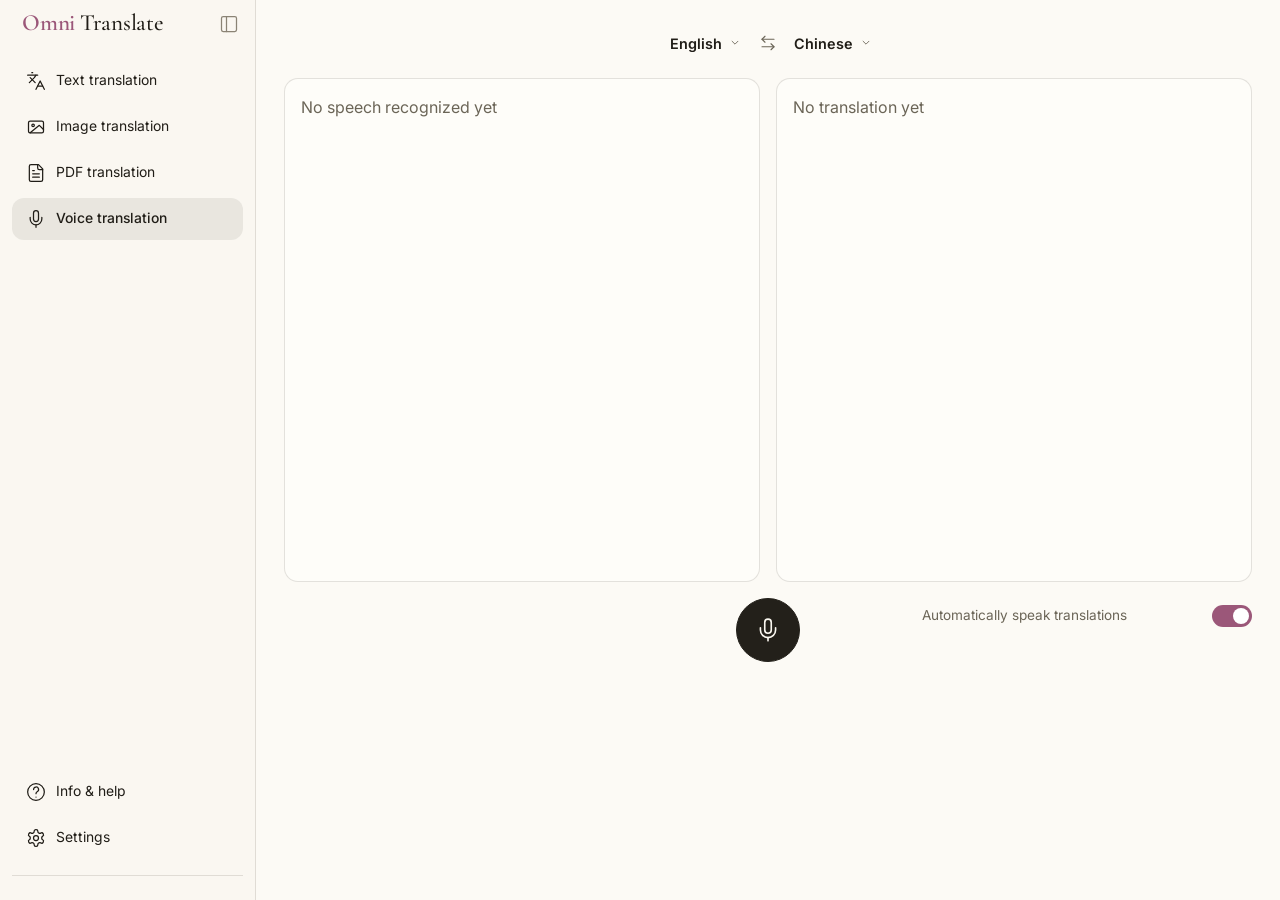
==== static/desktop/index.html @ 404b5dfc "Improve third-party software overview" ====
<!doctype html>
<html lang="en">
<head>
  <meta charset="utf-8">
  <meta name="viewport" content="width=device-width, initial-scale=1">
  <meta name="theme-color" content="#fcfaf5">
  <title>Omni Translate</title>
  <script>
    // Resolve Appearance and sidebar state before first paint. Keep the
    // appearance key/defaults in sync with mobile and shared/appearance.js.
    (function () {
      document.documentElement.classList.add('shell-booting');
      var shell = null;
      var appearance = null;
      try { shell = JSON.parse(window.localStorage.getItem('omni-translate.desktop.shell') || 'null'); } catch (e) {}
      try { appearance = JSON.parse(window.localStorage.getItem('appearance_settings') || 'null'); } catch (e) {}
      var theme = appearance && (appearance.theme === 'system' || appearance.theme === 'light' || appearance.theme === 'dark')
        ? appearance.theme
        : 'system';
      var palette = appearance && (appearance.palette === 'warm' || appearance.palette === 'cool')
        ? appearance.palette
        : 'warm';
      var dark = theme === 'dark'
        || (theme === 'system' && window.matchMedia && window.matchMedia('(prefers-color-scheme: dark)').matches);
      var effectiveTheme = dark ? 'dark' : 'light';
      window.__OMNI_DESKTOP_INITIAL_SHELL__ = {
        sidebarOpen: shell && typeof shell.sidebarOpen === 'boolean' ? shell.sidebarOpen : true,
      };
      document.documentElement.dataset.theme = effectiveTheme;
      document.documentElement.dataset.palette = palette;
      var colors = {
        'light-warm': '#fcfaf5',
        'light-cool': '#f5f7fa',
        'dark-warm': '#161513',
        'dark-cool': '#0e1117',
      };
      document.documentElement.style.background = colors[effectiveTheme + '-' + palette];
      var meta = document.querySelector('meta[name="theme-color"]');
      if (meta) meta.content = colors[effectiveTheme + '-' + palette];
    }());
  </script>
  <style>
    .shell-booting .app-container { visibility: hidden; }
  </style>
  <link rel="stylesheet" href="../foundation/spa-foundation/css/base.css">
  <link rel="stylesheet" href="../foundation/spa-foundation/css/shell.css">
  <!-- The foundation still supplies separate structural light/dark presets;
       Appearance chooses the matching href before first paint. -->
  <link
    rel="stylesheet"
    id="presetStylesheet"
    data-modern-href="../foundation/spa-foundation/css/preset-modern.css"
    data-dark-href="../foundation/spa-foundation/css/preset-dark.css"
  >
  <script>
    (function () {
      var presetStylesheet = document.getElementById('presetStylesheet');
      presetStylesheet.href = document.documentElement.dataset.theme === 'dark'
        ? presetStylesheet.dataset.darkHref
        : presetStylesheet.dataset.modernHref;
      // Lift the boot curtain only once the preset stylesheet is really
      // loaded: it defines every color variable, so painting earlier looks
      // unstyled on slow connections. window load is the fallback so the
      // curtain can never stick.
      var lifted = false;
      var lift = function () {
        if (lifted) return;
        lifted = true;
        document.documentElement.style.background = '';
        document.documentElement.classList.remove('shell-booting');
      };
      presetStylesheet.addEventListener('load', lift);
      window.addEventListener('load', lift);
    }());
  </script>
  <link rel="preconnect" href="https://fonts.googleapis.com">
  <link rel="preconnect" href="https://fonts.gstatic.com" crossorigin>
  <link rel="stylesheet" href="https://fonts.googleapis.com/css2?family=Cormorant+Garamond:wght@500;600&display=swap">
  <link rel="stylesheet" href="css/tokens.css?v=20260811-appearance-2">
  <link rel="stylesheet" href="css/themes/dark.css?v=20260811-appearance-1">
  <link rel="stylesheet" href="css/themes/palettes.css?v=20260811-appearance-1">
  <link rel="stylesheet" href="css/app.css?v=20260829-voice-toolbar-1">
  <link rel="stylesheet" href="css/views/pdf-render.css?v=20260811-pdf-render-5">
  <link rel="stylesheet" href="css/views/info.css?v=20260829-third-party-mint-1">
  <!-- Preload the ES module graph so first loads fetch in parallel instead
       of as a sequential waterfall (no build step). Keep in sync with the
       imports in app.js. -->
  <link rel="modulepreload" href="app.js?v=20260829-third-party-links-2">
  <link rel="modulepreload" href="../foundation/spa-foundation/index.js">
  <link rel="modulepreload" href="../foundation/spa-foundation/RouterCore.js">
  <link rel="modulepreload" href="../foundation/spa-foundation/ShellState.js">
  <link rel="modulepreload" href="../foundation/spa-foundation/DialogService.js">
  <link rel="modulepreload" href="../foundation/spa-foundation/DialogAnchor.js">
  <link rel="modulepreload" href="../foundation/spa-foundation/ModalController.js">
  <link rel="modulepreload" href="../foundation/spa-foundation/DialogDragController.js">
  <link rel="modulepreload" href="../foundation/spa-foundation/RouteHotkeys.js">
  <link rel="modulepreload" href="../src/domain/languages.js">
  <link rel="modulepreload" href="../src/domain/storage.js?v=20260829-voice-modes-11">
  <link rel="modulepreload" href="../src/shared/constants.js">
  <link rel="modulepreload" href="../src/shared/mic-auto-off-controller.js">
  <link rel="modulepreload" href="../src/shared/mic-level-visual.js">
  <link rel="modulepreload" href="src/shared/icons.js">
  <link rel="modulepreload" href="src/shared/appearance.js?v=20260829-voice-modes-11">
  <link rel="modulepreload" href="src/shared/microphone-settings.js">
  <link rel="modulepreload" href="src/shared/languages.js">
  <link rel="modulepreload" href="src/shared/api.js?v=20260829-voice-modes-11">
  <link rel="modulepreload" href="src/shared/auth-headers.js">
  <link rel="modulepreload" href="src/shared/signin-card.js">
  <link rel="modulepreload" href="src/auth.js">
  <link rel="modulepreload" href="src/views/voice/index.js?v=20260829-voice-toolbar-1">
  <link rel="modulepreload" href="src/views/voice/session.js?v=20260829-voice-modes-11">
  <link rel="modulepreload" href="src/views/voice/direction.js?v=20260829-voice-modes-11">
  <link rel="modulepreload" href="src/views/voice/cloning-status.js?v=20260829-voice-modes-12">
  <link rel="modulepreload" href="../src/api-client.js?v=20260829-voice-modes-11">
  <link rel="modulepreload" href="src/views/text/index.js?v=20260829-voice-modes-11">
  <link rel="modulepreload" href="src/views/image/index.js?v=20260829-voice-modes-11">
  <link rel="modulepreload" href="../shared/image-operation-recovery.js">
  <link rel="modulepreload" href="../shared/account-display.js">
  <link rel="modulepreload" href="src/views/pdf/index.js?v=20260829-voice-modes-11">
  <link rel="modulepreload" href="src/shared/account-state.js">
  <link rel="modulepreload" href="src/views/pdf/cancellation.js">
  <link rel="modulepreload" href="src/views/pdf/operation-recovery.js">
  <link rel="modulepreload" href="src/views/pdf/preview.js">
  <link rel="modulepreload" href="src/views/pdf/quota-cta.js">
  <link rel="modulepreload" href="src/views/pdf/progress.js">
  <link rel="modulepreload" href="src/views/pdf/render-options.js">
  <link rel="modulepreload" href="src/views/info/index.js?v=20260823-third-party-notices-1">
  <link rel="modulepreload" href="../shared/info/index.js?v=20260823-third-party-notices-1">
  <link rel="modulepreload" href="src/views/settings/index.js?v=20260829-voice-modes-11">
  <link rel="modulepreload" href="src/views/account/index.js?v=20260829-voice-modes-11">
</head>
<body>
  <div class="app-container">
    <aside id="sidebar" class="sidebar" aria-label="Main navigation">
      <div class="sidebar-header">
        <div class="sidebar-brand" aria-label="Omni Translate">
          <span class="sidebar-brand-title"><strong>Omni</strong> Translate</span>
        </div>
        <button id="sidebarToggle" class="icon-btn" type="button" aria-label="Toggle sidebar">
          <span id="sidebarToggleIcon" class="toggle-icon"></span>
        </button>
      </div>
      <div class="sidebar-content">
        <ul id="navList" class="nav-links">
          <!-- Nav items rendered by app.js -->
        </ul>
        <div class="sidebar-footer">
          <ul id="accountNavList" class="nav-links sidebar-account-nav">
            <!-- Account item rendered by app.js when auth is configured -->
          </ul>
        </div>
      </div>
    </aside>

    <main id="appRoot" class="main-content" aria-live="polite"></main>
  </div>
  <script>
    // Apply the persisted sidebar state pre-paint. The boot curtain is
    // lifted by the preset stylesheet's load handler in the head.
    (function () {
      var initial = window.__OMNI_DESKTOP_INITIAL_SHELL__ || { sidebarOpen: true };
      var sidebar = document.getElementById('sidebar');
      if (sidebar) {
        sidebar.classList.toggle('expanded', !!initial.sidebarOpen);
      }
    }());
  </script>
  <script type="module" src="app.js?v=20260829-third-party-links-2"></script>
</body>
</html>
---- static/foundation/spa-foundation/css/base.css ----
* {
  box-sizing: border-box;
}

:root {
  --color-white: #fff;
  --color-surface-100: #f5f5f5;
  --color-slate-900: #0f172a;
  --color-slate-800: #1e293b;
  --color-slate-700: #334155;
  --color-slate-600: #475569;
  --color-slate-200: #e2e8f0;
  --color-blue-600: #2563eb;
  --chrome-font-size: 0.86rem;
  --chrome-padding-v: 8px;
  --chrome-padding-h: 12px;
  --dialog-overlay-bg: rgba(0, 0, 0, 0.38);
  --dialog-overlay-padding: 16px;
  --dialog-card-max-height: calc(100vh - 24px);
  --dialog-card-padding: 0;
  --dialog-topbar-gap: 10px;
  --dialog-topbar-padding: 8px 10px;
  --dialog-topbar-blur: blur(6px);
  --dialog-body-padding: 10px;
  --dialog-drag-x: 0px;
  --dialog-drag-y: 0px;
}

body {
  margin: 0;
  font-family: var(--ui-font);
  line-height: var(--ui-line-height);
  background: var(--bg);
  color: var(--color-slate-800);
}

input,
textarea,
button,
select {
  font-family: inherit;
}

header {
  position: sticky;
  top: 0;
  z-index: 1200;
  padding: var(--chrome-padding-v) var(--chrome-padding-h);
  border-bottom: 1px solid var(--chrome-border);
  background: var(--chrome-bg);
  font-size: var(--chrome-font-size);
}

.modal.hidden {
  display: none;
}

.modal {
  position: fixed;
  inset: 0;
  z-index: 3000;
  display: flex;
  align-items: center;
  justify-content: center;
  padding: var(--dialog-overlay-padding);
  background: var(--dialog-overlay-bg);
}

.modal-card {
  width: min(560px, 96vw);
  border: 1px solid var(--border);
  border-radius: var(--dialog-card-radius);
  background: var(--bg);
  box-shadow: var(--dialog-card-shadow);
  padding: 14px;
}

.modal-card h3 {
  margin: 4px 0 10px;
  font-size: 1.05rem;
}

.modal-card p {
  margin: 0 0 12px;
  color: var(--muted);
}

.modal-actions {
  display: flex;
  gap: 10px;
  justify-content: flex-end;
}

.dialog-card {
  padding: var(--dialog-card-padding);
  max-height: var(--dialog-card-max-height);
  --drag-x: var(--dialog-drag-x);
  --drag-y: var(--dialog-drag-y);
  transform: translate(var(--drag-x), var(--drag-y));
}

.dialog-topbar {
  display: flex;
  align-items: center;
  justify-content: space-between;
  gap: var(--dialog-topbar-gap);
  padding: var(--dialog-topbar-padding);
  background: var(--dialog-topbar-bg);
  backdrop-filter: var(--dialog-topbar-blur);
  border-bottom: 1px solid var(--border);
  border-radius: var(--dialog-card-radius) var(--dialog-card-radius) 0 0;
}

.dialog-drag-handle {
  cursor: grab;
  user-select: none;
}

.dialog-drag-handle:active {
  cursor: grabbing;
}

.dialog-title {
  font-size: 0.85rem;
  font-weight: 700;
}

.dialog-grip {
  color: var(--muted);
  letter-spacing: 2px;
  font-size: 0.95rem;
  line-height: 1;
}

.dialog-body {
  padding: var(--dialog-body-padding);
  font-size: 0.85rem;
  line-height: var(--dialog-body-line-height);
}
---- static/foundation/spa-foundation/css/shell.css ----
:root {
  --sidebar-width-expanded: 256px;
  --sidebar-width-collapsed: 72px;
  --sidebar-header-height: 48px;
  --transition-speed: 0.3s;
  --sidebar-toggle-bg: transparent;
  --sidebar-toggle-border: transparent;
  --sidebar-toggle-shadow: none;
  --sidebar-toggle-radius: 50%;
  --sidebar-item-icon-size: 20px;
}

.material-symbols-outlined {
  font-family: "Material Symbols Outlined";
  font-weight: normal;
  font-style: normal;
  font-size: 24px;
  display: inline-block;
  line-height: 1;
  text-transform: none;
  letter-spacing: normal;
  word-wrap: normal;
  white-space: nowrap;
  direction: ltr;
}

*,
*::before,
*::after {
  box-sizing: border-box;
}

body {
  margin: 0;
  padding: 0;
  overflow-x: hidden;
  width: 100%;
  height: 100vh;
  height: 100dvh;
}

.app-container {
  display: flex;
  height: 100vh;
  height: 100dvh;
  width: 100%;
  overflow: hidden;
}

.sidebar {
  background-color: var(--sidebar-bg);
  height: 100%;
  display: flex;
  flex-direction: column;
  flex-shrink: 0;
  transition: width var(--transition-speed) ease;
  border-right: 1px solid var(--border);
  z-index: 100;
}

.sidebar.expanded {
  width: var(--sidebar-width-expanded);
  border-top-right-radius: var(--sidebar-view-edge-radius, 0);
  border-bottom-right-radius: var(--sidebar-view-edge-radius, 0);
}

.sidebar:not(.expanded) {
  width: var(--sidebar-width-collapsed);
}

.sidebar-header {
  height: var(--sidebar-header-height);
  display: flex;
  align-items: center;
  justify-content: var(--sidebar-header-justify);
  padding: 0 var(--sidebar-header-padding-x);
}

.sidebar-header .sidebar-brand {
  display: none;
  align-items: center;
  gap: 8px;
  color: var(--text-color);
  line-height: 1;
  min-width: 0;
}

.sidebar.expanded .sidebar-header .sidebar-brand {
  display: var(--sidebar-brand-display);
  margin-left: var(--sidebar-item-padding-x);
  margin-right: auto;
}

.sidebar-header .sidebar-brand .material-symbols-outlined {
  font-size: var(--sidebar-item-icon-size);
}

.sidebar-header .sidebar-brand-title {
  font-size: var(--sidebar-item-font-size);
  font-weight: 600;
  white-space: nowrap;
  overflow: hidden;
  text-overflow: ellipsis;
}

.sidebar:not(.expanded) .sidebar-header {
  justify-content: center;
  padding: 12px 0;
  height: var(--sidebar-header-height);
  width: 100%;
}

.sidebar:not(.expanded) .sidebar-header .sidebar-brand {
  display: none;
}

.sidebar:not(.expanded) .sidebar-header .icon-btn {
  margin-left: auto;
  margin-right: auto;
}

.sidebar-header .icon-btn {
  appearance: none;
  -webkit-appearance: none;
  width: var(--sidebar-toggle-size);
  height: var(--sidebar-toggle-size);
  padding: 0;
  display: flex;
  align-items: center;
  justify-content: center;
  border-radius: var(--sidebar-toggle-radius);
  border: 1px solid var(--sidebar-toggle-border);
  background-color: var(--sidebar-toggle-bg);
  box-shadow: var(--sidebar-toggle-shadow);
  color: var(--sidebar-toggle-color);
  font-size: var(--sidebar-toggle-font-size);
  font-weight: 700;
  line-height: 1;
}

.sidebar-header .icon-btn .toggle-icon {
  display: inline-flex;
  align-items: center;
  justify-content: center;
  width: 20px;
  height: 20px;
}

.sidebar-header .icon-btn .toggle-icon svg {
  width: 20px;
  height: 20px;
}

.sidebar-header .icon-btn .toggle-icon.material-symbols-outlined {
  font-size: 20px;
  font-variation-settings:
    "opsz" 24,
    "wght" var(--sidebar-toggle-icon-weight),
    "FILL" 0,
    "GRAD" var(--sidebar-toggle-icon-grad);
}

.icon-btn {
  background: none;
  border: none;
  cursor: pointer;
  padding: 8px;
  border-radius: 50%;
  color: var(--text-color);
  display: flex;
  align-items: center;
  justify-content: center;
}

.icon-btn:hover {
  background-color: var(--hover-bg);
}

.sidebar-content {
  flex: 1;
  overflow: hidden;
  padding: 12px;
  display: flex;
  flex-direction: column;
}

.nav-links {
  list-style: none;
  padding: 0;
  margin: 0;
}

.nav-links li {
  display: flex;
  align-items: center;
  padding: 0 var(--sidebar-item-padding-x);
  height: var(--sidebar-item-height);
  border-radius: var(--sidebar-item-radius);
  cursor: pointer;
  color: var(--text-color);
  margin-bottom: 4px;
  transition: background-color 0.2s;
  white-space: nowrap;
  overflow: hidden;
  font-size: var(--sidebar-item-font-size);
}

.nav-links li:hover {
  background-color: var(--hover-bg);
}

.nav-links li.active {
  background-color: var(--active-bg);
  color: var(--active-text);
  font-weight: 500;
}

.nav-links li .material-symbols-outlined {
  font-size: var(--sidebar-item-icon-size);
  margin-right: var(--sidebar-item-icon-gap);
  flex-shrink: 0;
}

.nav-links li .link-text {
  opacity: 1;
  transition: opacity 0.2s;
}

.sidebar:not(.expanded) .nav-links li {
  padding: 0;
  justify-content: center;
  width: 40px;
  margin-left: auto;
  margin-right: auto;
}

.sidebar:not(.expanded) .nav-links li .material-symbols-outlined {
  margin-right: 0;
}

.sidebar:not(.expanded) .link-text {
  opacity: 0;
  width: 0;
  display: none;
}

.main-content {
  flex: 1;
  overflow: auto;
  height: 100vh;
  height: 100dvh;
  background-color: var(--bg);
}

@media (max-width: 600px) {
  .sidebar {
    position: fixed;
    top: 0;
    left: 0;
    z-index: 1000;
    height: 100vh;
    height: 100dvh;
    transition: none;
  }

  .sidebar:not(.expanded) {
    width: 100%;
    height: var(--sidebar-header-height);
    overflow: visible;
    border-right: none;
    border-bottom: 1px solid var(--border);
  }

  .sidebar:not(.expanded) .sidebar-content {
    display: none;
  }

  .sidebar:not(.expanded) .sidebar-header {
    justify-content: flex-start;
    padding: 0 var(--sidebar-header-padding-x);
  }

  .sidebar:not(.expanded) .sidebar-header .icon-btn {
    order: 0;
    margin-left: 0;
    margin-right: 0;
  }

  .sidebar:not(.expanded) .sidebar-header .sidebar-brand {
    display: flex;
    order: 1;
    margin-left: 8px;
    margin-right: 0;
  }

  .sidebar:not(.expanded) .sidebar-header .sidebar-brand .material-symbols-outlined {
    display: none;
  }

  .sidebar.expanded {
    width: var(--sidebar-width-expanded);
    box-shadow: 2px 0 8px rgba(0, 0, 0, 0.15);
  }

  .sidebar:not(.expanded) ~ .main-content {
    width: 100%;
    margin-left: 0;
    margin-top: var(--sidebar-header-height);
    height: calc(100vh - var(--sidebar-header-height));
    height: calc(100dvh - var(--sidebar-header-height));
  }

  [data-tooltip]::before,
  [data-tooltip]::after {
    display: none !important;
  }
}
---- static/foundation/spa-foundation/css/preset-dark.css ----
@import url("./preset-modern.css");

:root {
  color-scheme: dark;
  --bg: hsl(220, 16%, 8%);
  --panel: hsl(222, 18%, 17%);
  --border: hsl(220, 12%, 26%);
  --muted: hsl(220, 8%, 52%);
  --primary: hsl(224, 60%, 65%);
  --chrome-bg: hsl(220, 16%, 7%);
  --chrome-border: hsl(220, 12%, 24%);
  --sidebar-bg: hsl(220, 16%, 7%);
  --hover-bg: hsl(220, 12%, 18%);
  --active-bg: hsl(224, 35%, 22%);
  --active-text: hsl(220, 10%, 95%);
  --text-color: hsl(220, 10%, 88%);
  --sidebar-toggle-color: hsl(220, 8%, 62%);
  --dialog-card-shadow: 0 18px 36px hsla(220, 30%, 4%, 0.4);
  --dialog-topbar-bg: hsla(220, 14%, 13%, 0.96);
}

body {
  color: var(--text-color);
}
---- static/desktop/css/tokens.css ----
/* Omni Translate desktop base — warm neutral light mode.
   Layered on top of the foundation preset: this file also overrides the
   preset's own vars (--bg, --panel, --border, ...) so every consumer warms
   up, including the foundation shell. Dark values live in themes/dark.css.

   Primary actions carry no color — near-black surfaces with cream text; the
   single accent is a muted aubergine used sparingly (switch, focus, links,
   spinner). Palette-specific overrides live in themes/palettes.css. */

:root {
  /* Foundation preset overrides. */
  --bg: #fcfaf5;
  --panel: #fefdf9;
  --border: rgba(63, 57, 44, 0.14);
  --muted: #6b6557;
  --text-color: #201d17;
  --primary: #23201a;
  --hover-bg: rgba(63, 57, 44, 0.06);
  --active-bg: rgba(63, 57, 44, 0.09);
  --active-text: #201d17;
  --sidebar-bg: #faf7f1;
  --sidebar-toggle-color: #8a8375;
  --sidebar-toggle-bg: transparent;
  --sidebar-toggle-border: transparent;
  --sidebar-toggle-shadow: none;

  /* Semantic surfaces. */
  --chrome-bg: #fcfaf5;
  --app-canvas: var(--bg);
  --surface: #fefdf9;
  --surface-soft: #fbf8f1;
  --surface-muted: #f5f1e8;
  --surface-hover: #eee9dc;
  --surface-translucent: rgba(254, 253, 249, 0.92);
  --surface-translucent-soft: rgba(254, 253, 249, 0.52);
  --surface-inverse: #201d17;

  --text: var(--text-color);
  --text-strong: #14120d;
  --text-muted: var(--muted);
  --text-subtle: #7a7466;
  --text-quiet: var(--text-subtle);
  --text-inverse: #faf7f0;
  --text-inverse-muted: #d8d2c4;

  --border-soft: rgba(63, 57, 44, 0.16);
  --border-subtle: rgba(63, 57, 44, 0.1);
  --border-control: rgba(63, 57, 44, 0.28);
  --border-control-hover: rgba(63, 57, 44, 0.4);
  --field-border: rgba(63, 57, 44, 0.38);
  --border-strong: rgba(63, 57, 44, 0.32);

  /* Primary = near-black, no hue. */
  --action-primary: #23201a;
  --action-primary-hover: #3b362b;
  --action-primary-soft: rgba(35, 32, 26, 0.06);
  --action-primary-border: transparent;

  /* The single warm accent: switch, focus, links, spinner. */
  --accent: #9b5779;
  --accent-strong: #7f3f60;
  --focus: #8f4f70;
  --focus-ring: rgba(155, 87, 121, 0.3);

  --danger: #b3402f;
  --danger-bg: #fbeae5;
  --danger-bg-hover: #f7dcd3;
  --danger-border: #eebcae;
  --success: #4d6b3c;
  --success-bg: #eef4e7;
  --success-border: #c9dcb4;
  --warning: #8b5723;
  --warning-bg: #fff2df;
  --warning-bg-hover: #ffe8c7;
  --warning-border: #f0cda7;
  --warning-accent: #e09543;
  --info: #235ea8;
  --info-bg: #edf6ff;
  --info-border: #b8d4f0;

  --control-track: #d6d0c0;
  --media-placeholder: #f4f0e7;
  --media-label-bg: rgba(32, 29, 23, 0.72);
  --tooltip-bg: #28251e;
  --shadow-soft: 0 1px 2px rgba(45, 40, 30, 0.06);
  --shadow-control: 0 1px 2px rgba(45, 40, 30, 0.16);
  --shadow-tooltip: 0 2px 10px rgba(45, 40, 30, 0.3);
  --replay-glow-primary: rgba(155, 87, 121, 0.1);
  --replay-glow-secondary: rgba(35, 32, 26, 0.06);
  --shell-brand-color: #201d17;
  --font-mono: ui-monospace, SFMono-Regular, Menlo, Consolas, "Liberation Mono", monospace;
  --select-chevron: url("data:image/svg+xml,%3Csvg xmlns='http://www.w3.org/2000/svg' width='10' height='6' viewBox='0 0 10 6'%3E%3Cpath fill='%236b6557' d='M1.2.3 5 4.1 8.8.3 10 1.5 5 6 0 1.5z'/%3E%3C/svg%3E");
}
---- static/desktop/css/themes/dark.css ----
/* Omni Translate desktop theme — dark mode. Neutral cool greys, based on the
   foundation preset-dark palette (dark mode reads as black/grey, not warm).
   Primary buttons invert to a quiet light grey; the accent is the preset's
   soft blue (switch, focus, links, spinner). */

:root[data-theme="dark"] {
  /* Foundation preset overrides (mirror preset-dark). */
  --bg: hsl(220, 16%, 8%);
  --panel: hsl(220, 14%, 15%);
  --border: rgba(230, 236, 248, 0.14);
  --muted: hsl(220, 8%, 52%);
  --text-color: hsl(220, 10%, 88%);
  --primary: hsl(224, 60%, 65%);
  --hover-bg: rgba(230, 236, 248, 0.07);
  --active-bg: rgba(230, 236, 248, 0.1);
  --active-text: hsl(220, 10%, 95%);
  --sidebar-bg: hsl(220, 16%, 6.5%);
  --sidebar-toggle-color: hsl(220, 8%, 62%);
  --sidebar-toggle-bg: transparent;
  --sidebar-toggle-border: transparent;
  --sidebar-toggle-shadow: none;

  --chrome-bg: hsl(220, 16%, 7%);
  --surface: hsl(220, 14%, 15%);
  --surface-soft: hsl(220, 15%, 13%);
  --surface-muted: hsl(220, 13%, 19%);
  --surface-hover: hsl(220, 12%, 24%);
  --surface-translucent: hsla(220, 15%, 13%, 0.92);
  --surface-translucent-soft: hsla(220, 15%, 13%, 0.68);
  --surface-inverse: hsl(220, 10%, 88%);

  --text-strong: hsl(220, 10%, 95%);
  --text-subtle: hsl(220, 8%, 62%);
  --text-quiet: hsl(220, 8%, 62%);
  --text-inverse: #171a20;
  --text-inverse-muted: hsl(220, 8%, 40%);

  --border-soft: rgba(230, 236, 248, 0.16);
  --border-subtle: rgba(230, 236, 248, 0.1);
  --border-control: rgba(230, 236, 248, 0.26);
  --border-control-hover: rgba(230, 236, 248, 0.38);
  --field-border: rgba(230, 236, 248, 0.4);
  --border-strong: rgba(230, 236, 248, 0.3);

  /* Primary = quiet light grey surface (inverted), no hue. */
  --action-primary: #e6e8ec;
  --action-primary-hover: #f2f4f7;
  --action-primary-soft: rgba(230, 232, 236, 0.08);
  --action-primary-border: transparent;

  --accent: hsl(224, 60%, 65%);
  --accent-strong: hsl(224, 65%, 74%);
  --focus: hsl(224, 60%, 65%);
  --focus-ring: hsla(224, 60%, 65%, 0.35);

  --danger: #d9735f;
  --danger-bg: #3a211b;
  --danger-bg-hover: #462820;
  --danger-border: #5c322a;
  --success: #7fa86b;
  --success-bg: #1f2a1a;
  --success-border: #37492c;
  --warning: hsl(38, 70%, 65%);
  --warning-bg: hsl(38, 35%, 15%);
  --warning-bg-hover: hsl(38, 35%, 19%);
  --warning-border: hsl(38, 30%, 30%);
  --warning-accent: hsl(38, 75%, 60%);
  --info: hsl(215, 70%, 70%);
  --info-bg: hsl(215, 35%, 17%);
  --info-border: hsl(215, 30%, 32%);

  --control-track: hsl(220, 10%, 30%);
  --media-placeholder: hsl(220, 13%, 19%);
  --media-label-bg: rgba(10, 12, 16, 0.72);
  --tooltip-bg: hsl(220, 16%, 5%);
  --shadow-soft: 0 1px 2px rgba(0, 0, 0, 0.2);
  --shadow-control: 0 1px 2px rgba(0, 0, 0, 0.3);
  --shadow-tooltip: 0 2px 10px rgba(0, 0, 0, 0.5);
  --replay-glow-primary: hsla(224, 60%, 65%, 0.1);
  --replay-glow-secondary: rgba(230, 236, 248, 0.05);
  --shell-brand-color: hsl(220, 10%, 92%);
  --select-chevron: url("data:image/svg+xml,%3Csvg xmlns='http://www.w3.org/2000/svg' width='10' height='6' viewBox='0 0 10 6'%3E%3Cpath fill='%237d8390' d='M1.2.3 5 4.1 8.8.3 10 1.5 5 6 0 1.5z'/%3E%3C/svg%3E");
}
---- static/desktop/css/themes/palettes.css ----
/* Palette axis for desktop Appearance. tokens.css supplies Light + Warm and
   dark.css supplies Dark + Cool; these selectors complete the other two
   combinations without duplicating layout or component rules. */

:root[data-theme="light"][data-palette="cool"] {
  --bg: #f5f7fa;
  --panel: #ffffff;
  --border: rgba(36, 48, 66, 0.14);
  --muted: #667085;
  --text-color: #202633;
  --primary: #252b36;
  --hover-bg: rgba(36, 48, 66, 0.055);
  --active-bg: rgba(36, 48, 66, 0.09);
  --active-text: #202633;
  --sidebar-bg: #f1f4f8;
  --sidebar-toggle-color: #778195;

  --chrome-bg: #f5f7fa;
  --app-canvas: var(--bg);
  --surface: #ffffff;
  --surface-soft: #f7f9fc;
  --surface-muted: #edf1f6;
  --surface-hover: #e5eaf1;
  --surface-translucent: rgba(255, 255, 255, 0.92);
  --surface-translucent-soft: rgba(255, 255, 255, 0.58);
  --surface-inverse: #202633;

  --text: var(--text-color);
  --text-strong: #151a24;
  --text-muted: var(--muted);
  --text-subtle: #778195;
  --text-quiet: var(--text-subtle);
  --text-inverse: #f7f9fc;
  --text-inverse-muted: #d7dce5;

  --border-soft: rgba(36, 48, 66, 0.16);
  --border-subtle: rgba(36, 48, 66, 0.1);
  --border-control: rgba(36, 48, 66, 0.27);
  --border-control-hover: rgba(36, 48, 66, 0.4);
  --field-border: rgba(36, 48, 66, 0.36);
  --border-strong: rgba(36, 48, 66, 0.32);

  --action-primary: #252b36;
  --action-primary-hover: #394252;
  --action-primary-soft: rgba(37, 43, 54, 0.06);
  --accent: hsl(224, 60%, 55%);
  --accent-strong: hsl(224, 65%, 46%);
  --focus: hsl(224, 60%, 55%);
  --focus-ring: hsla(224, 60%, 55%, 0.28);

  --control-track: #d7dce5;
  --media-placeholder: #edf1f6;
  --media-label-bg: rgba(32, 38, 51, 0.72);
  --tooltip-bg: #252b36;
  --shadow-soft: 0 1px 2px rgba(24, 35, 52, 0.07);
  --shadow-control: 0 1px 2px rgba(24, 35, 52, 0.16);
  --shadow-tooltip: 0 2px 10px rgba(24, 35, 52, 0.28);
  --replay-glow-primary: hsla(224, 60%, 55%, 0.09);
  --replay-glow-secondary: rgba(37, 43, 54, 0.05);
  --shell-brand-color: #202633;
  --select-chevron: url("data:image/svg+xml,%3Csvg xmlns='http://www.w3.org/2000/svg' width='10' height='6' viewBox='0 0 10 6'%3E%3Cpath fill='%23667085' d='M1.2.3 5 4.1 8.8.3 10 1.5 5 6 0 1.5z'/%3E%3C/svg%3E");
}

:root[data-theme="dark"][data-palette="warm"] {
  --bg: hsl(30, 9%, 8%);
  --panel: hsl(30, 8%, 15%);
  --border: rgba(240, 232, 220, 0.14);
  --muted: hsl(30, 6%, 54%);
  --text-color: hsl(35, 8%, 88%);
  --primary: #c690ac;
  --hover-bg: rgba(240, 232, 220, 0.07);
  --active-bg: rgba(240, 232, 220, 0.1);
  --active-text: hsl(35, 10%, 95%);
  --sidebar-bg: hsl(30, 10%, 6.5%);
  --sidebar-toggle-color: hsl(30, 6%, 64%);

  --chrome-bg: hsl(30, 10%, 7%);
  --app-canvas: var(--bg);
  --surface: hsl(30, 8%, 15%);
  --surface-soft: hsl(30, 8%, 13%);
  --surface-muted: hsl(30, 7%, 19%);
  --surface-hover: hsl(30, 7%, 24%);
  --surface-translucent: hsla(30, 8%, 15%, 0.92);
  --surface-translucent-soft: hsla(30, 8%, 15%, 0.68);
  --surface-inverse: hsl(35, 8%, 88%);

  --text: var(--text-color);
  --text-strong: hsl(35, 10%, 95%);
  --text-muted: var(--muted);
  --text-subtle: hsl(30, 6%, 64%);
  --text-quiet: var(--text-subtle);
  --text-inverse: #1b1719;
  --text-inverse-muted: hsl(30, 6%, 42%);

  --border-soft: rgba(240, 232, 220, 0.16);
  --border-subtle: rgba(240, 232, 220, 0.1);
  --border-control: rgba(240, 232, 220, 0.26);
  --border-control-hover: rgba(240, 232, 220, 0.38);
  --field-border: rgba(240, 232, 220, 0.4);
  --border-strong: rgba(240, 232, 220, 0.3);

  --accent: #c690ac;
  --accent-strong: #d5a5bf;
  --focus: #c690ac;
  --focus-ring: rgba(198, 144, 172, 0.35);

  --control-track: hsl(30, 7%, 30%);
  --media-placeholder: hsl(30, 7%, 19%);
  --media-label-bg: rgba(15, 12, 13, 0.72);
  --tooltip-bg: hsl(30, 10%, 5%);
  --shadow-soft: 0 1px 2px rgba(0, 0, 0, 0.22);
  --shadow-control: 0 1px 2px rgba(0, 0, 0, 0.32);
  --shadow-tooltip: 0 2px 10px rgba(0, 0, 0, 0.52);
  --replay-glow-primary: rgba(198, 144, 172, 0.11);
  --replay-glow-secondary: rgba(240, 232, 220, 0.05);
  --shell-brand-color: hsl(35, 10%, 92%);
  --select-chevron: url("data:image/svg+xml,%3Csvg xmlns='http://www.w3.org/2000/svg' width='10' height='6' viewBox='0 0 10 6'%3E%3Cpath fill='%23958d86' d='M1.2.3 5 4.1 8.8.3 10 1.5 5 6 0 1.5z'/%3E%3C/svg%3E");
}
---- static/desktop/css/app.css ----
/* Desktop app styles, on top of spa-foundation base.css + shell.css and the
   active preset (modern/dark). Only colors/sizing from the preset variables
   are used, so both presets keep working. */

body {
  font-family: var(--ui-font);
  line-height: var(--ui-line-height);
  color: var(--text-color);
}

[hidden] {
  display: none !important;
}

.visually-hidden {
  position: absolute;
  width: 1px;
  height: 1px;
  padding: 0;
  margin: -1px;
  overflow: hidden;
  clip: rect(0, 0, 0, 0);
  white-space: nowrap;
  border: 0;
}

/* === Sidebar additions (on top of shell.css) === */

/* Quiet editorial wordmark; the body UI remains system sans-serif. */
.sidebar-header .sidebar-brand-title {
  font-family: 'Cormorant Garamond', Georgia, 'Times New Roman', serif;
  font-size: 1.45rem;
  font-weight: 500;
  letter-spacing: -0.01em;
}

.sidebar-header .sidebar-brand-title strong {
  font-weight: 600;
  color: var(--accent);
}

.nav-links {
  display: flex;
  flex-direction: column;
  flex: 1;
  overflow-y: auto;
}

.nav-links li .sidebar-icon {
  width: var(--sidebar-item-icon-size);
  height: var(--sidebar-item-icon-size);
  margin-right: var(--sidebar-item-icon-gap);
  flex-shrink: 0;
}

.nav-links li > a {
  width: 100%;
  height: 100%;
  min-width: 0;
  display: flex;
  align-items: center;
  padding: 0 var(--sidebar-item-padding-x);
  color: inherit;
  text-decoration: none;
}

.nav-links li {
  padding: 0;
}

.sidebar:not(.expanded) .nav-links li .sidebar-icon {
  margin-right: 0;
}

.sidebar-icon-status {
  position: relative;
  width: var(--sidebar-item-icon-size);
  height: var(--sidebar-item-icon-size);
  margin-right: var(--sidebar-item-icon-gap);
  flex-shrink: 0;
}

.nav-links li .sidebar-icon-status .sidebar-icon {
  width: 100%;
  height: 100%;
  margin-right: 0;
}

.sidebar:not(.expanded) .sidebar-icon-status {
  margin-right: 0;
}

.sidebar-recording-dot {
  position: absolute;
  top: -3px;
  right: -4px;
  display: none;
  width: 9px;
  height: 9px;
  border: 2px solid var(--sidebar-bg);
  border-radius: 50%;
  background: var(--danger);
}

.nav-links li.is-recording .sidebar-recording-dot {
  display: block;
}

.sidebar:not(.expanded) .nav-links li > a {
  justify-content: center;
  padding: 0;
}

.nav-links li.sidebar-route-bottom {
  margin-top: auto;
}

/* A view with work in flight marks its sidebar icon (view-busy event). */
.nav-links li.is-running .sidebar-icon {
  color: var(--accent);
}

.sidebar-footer {
  margin-top: 12px;
  padding-top: 12px;
  border-top: 1px solid var(--border);
  display: flex;
  flex-direction: column;
  gap: 4px;
}

.sidebar-account-nav {
  flex: none;
  overflow: visible;
}

.sidebar-account-nav li {
  margin-bottom: 0;
}

.sidebar-account-avatar {
  width: 24px;
  height: 24px;
  margin-right: calc(var(--sidebar-item-icon-size) + var(--sidebar-item-icon-gap) - 24px);
  display: inline-flex;
  flex-shrink: 0;
  align-items: center;
  justify-content: center;
  border: 1.5px solid var(--accent);
  border-radius: 50%;
  background: var(--accent);
  color: var(--text-inverse);
}

.sidebar-account-avatar svg {
  width: 15px;
  height: 15px;
  transform: translateY(-1px);
}

.sidebar-account-avatar.has-initials {
  font-size: 0.64rem;
  font-weight: 700;
  letter-spacing: -0.02em;
}

.sidebar-account-initials {
  width: 100%;
  height: 100%;
  display: grid;
  place-items: center;
  line-height: 1;
  text-align: center;
}

.sidebar:not(.expanded) .sidebar-account-avatar {
  margin-right: 0;
}

/* === Views (shared) === */

.view {
  height: 100%;
  max-width: 1200px;
  margin: 0 auto;
  padding: 24px 28px;
  display: flex;
  flex-direction: column;
  gap: 16px;
  overflow-y: auto;
}

/* The stage views (image/pdf) fill the available width, like the workbench
   stage; the voice view keeps the centered column. */
.image-view,
.pdf-view {
  max-width: none;
}

.view-toolbar {
  min-height: 38px;
  display: grid;
  grid-template-columns: minmax(0, 1fr) auto minmax(0, 1fr);
  align-items: center;
  gap: 14px;
}

.language-pair {
  grid-column: 2;
  width: 480px;
  max-width: 100%;
  min-width: 0;
  display: grid;
  grid-template-columns: minmax(0, 1fr) 34px minmax(0, 1fr);
  align-items: center;
}

.language-pair > .language-trigger:first-child {
  justify-self: end;
}

.language-pair > .language-trigger:last-child {
  justify-self: start;
}

.language-pair > .language-swap,
.language-pair > .language-arrow {
  grid-column: 2;
  justify-self: center;
}

/* View-specific controls stay pinned right without moving the language pair. */
.toolbar-actions {
  grid-column: 3;
  justify-self: end;
  display: flex;
  align-items: center;
  gap: 10px;
}

.field {
  display: flex;
  align-items: center;
  gap: 8px;
  font-size: 0.85rem;
  color: var(--muted);
}

.setting-row select {
  appearance: none;
  -webkit-appearance: none;
  padding: 6px 28px 6px 10px;
  border: 1px solid var(--border);
  border-radius: 8px;
  background: var(--panel);
  background-image: var(--select-chevron);
  background-repeat: no-repeat;
  background-position: right 10px center;
  background-size: 10px 6px;
  color: var(--text-color);
  font-size: 0.85rem;
}

.setting-row select:disabled {
  opacity: 0.6;
  cursor: default;
}

/* === Language picker (dialog instead of a native <select>; mirrors the
   mobile bottom sheet — search, Recent section, A-Z groups, active check) === */

.language-trigger {
  min-width: 0;
  max-width: 220px;
  min-height: 36px;
  display: inline-flex;
  align-items: center;
  justify-content: center;
  gap: 6px;
  padding: 7px 9px;
  border: 0;
  border-radius: 8px;
  background: transparent;
  color: var(--text-color);
  font-size: 0.9rem;
  font-weight: 600;
  cursor: pointer;
}

.language-trigger > span {
  min-width: 0;
  overflow: hidden;
  text-overflow: ellipsis;
  white-space: nowrap;
}

.language-trigger:hover:not(:disabled) {
  background: var(--hover-bg);
}

.language-trigger[aria-expanded="true"] {
  background: var(--active-bg);
}

.language-trigger:focus-visible {
  outline: 2px solid var(--focus);
  outline-offset: 2px;
}

.language-trigger:disabled {
  opacity: 0.5;
  cursor: default;
}

.language-trigger-chevron {
  width: 14px;
  height: 14px;
  flex: 0 0 14px;
  color: var(--muted);
}

.language-arrow {
  width: 18px;
  height: 18px;
  flex: 0 0 18px;
  color: var(--muted);
}

.language-arrow svg {
  display: block;
  width: 100%;
  height: 100%;
}

.language-dialog-scrim {
  position: fixed;
  inset: 0;
  z-index: 100;
}

.language-dialog {
  position: absolute;
  display: flex;
  flex-direction: column;
  gap: 10px;
  width: min(440px, calc(100vw - 32px));
  max-height: min(640px, 78vh);
  padding: 14px;
  border: 1px solid var(--border);
  border-radius: 14px;
  background: var(--panel);
  box-shadow: var(--shadow-tooltip);
}

.language-dialog-header {
  display: flex;
  align-items: center;
  justify-content: space-between;
}

.language-dialog-title {
  font-size: 0.95rem;
  font-weight: 600;
}

.language-dialog-close {
  width: 32px;
  height: 32px;
  border: 0;
  background: transparent;
}

.language-dialog-search-wrap {
  min-height: 40px;
  display: flex;
  align-items: center;
  gap: 9px;
  padding: 0 11px;
  border: 1px solid var(--field-border);
  border-radius: 9px;
  background: var(--surface);
  color: var(--muted);
}

.language-dialog-search-wrap:focus-within {
  border-color: var(--focus);
  box-shadow: 0 0 0 2px var(--focus-ring);
}

.language-dialog-search-wrap > svg {
  width: 17px;
  height: 17px;
  flex: 0 0 17px;
}

.language-dialog-search {
  min-width: 0;
  flex: 1;
  padding: 0;
  border: 0;
  background: transparent;
  color: var(--text-color);
  font-size: 0.9rem;
}

.language-dialog-search:focus {
  outline: none;
}

.language-dialog-list {
  overflow-y: auto;
  padding: 2px;
  scrollbar-gutter: stable;
}

.language-section-header {
  position: sticky;
  top: 0;
  z-index: 1;
  padding: 10px 10px 4px;
  background: var(--panel);
  color: var(--muted);
  font-size: 0.72rem;
  font-weight: 600;
  letter-spacing: 0.04em;
  text-transform: uppercase;
}

.language-option-row {
  display: flex;
  align-items: center;
  justify-content: space-between;
  gap: 8px;
  width: 100%;
  min-height: 40px;
  padding: 9px 10px;
  border: none;
  border-radius: 8px;
  background: none;
  color: var(--text-color);
  font-size: 0.9rem;
  text-align: left;
  cursor: pointer;
}

.language-option-row:hover {
  background: var(--hover-bg);
}

.language-option-row.is-active {
  background: var(--active-bg);
  color: var(--active-text);
  font-weight: 600;
}

.language-option-check {
  width: 16px;
  height: 16px;
  flex-shrink: 0;
  color: var(--accent);
}

.language-option-empty {
  padding: 12px 10px;
  color: var(--muted);
  font-size: 0.85rem;
}

.status-line {
  min-height: 1.2em;
  color: var(--muted);
  font-size: 0.82rem;
}

/* === Voice translation view === */

.voice-languagebar {
  flex: none;
}

.voice-languagebar.is-session-locked .language-trigger:disabled {
  opacity: 1;
}

.voice-languagebar.is-session-locked .language-trigger-chevron {
  display: none;
}

.voice-end-session-btn {
  min-height: 38px;
  display: inline-flex;
  align-items: center;
  gap: 6px;
  padding: 0 12px;
  border: 1px solid var(--border);
  border-radius: 8px;
  background: var(--panel);
  color: var(--muted);
  font: inherit;
  font-size: 0.82rem;
  cursor: pointer;
}

.voice-end-session-btn:hover {
  background: var(--hover-bg);
  color: var(--text-color);
}

.voice-end-session-btn svg {
  width: 14px;
  height: 14px;
}

.voice-view,
.text-view {
  width: 100%;
  max-width: 1480px;
}

.language-swap {
  width: 34px;
  height: 34px;
  flex-shrink: 0;
  display: flex;
  align-items: center;
  justify-content: center;
  border: 0;
  border-radius: 50%;
  background: transparent;
  color: var(--muted);
  cursor: pointer;
}

.language-swap:hover,
.action-round:hover {
  background: var(--hover-bg);
  color: var(--text-color);
}

.language-swap svg {
  width: 18px;
  height: 18px;
}

.language-swap:disabled {
  opacity: 0.55;
  cursor: default;
}

.vad-badge {
  padding: 3px 10px;
  border: 1px solid var(--accent);
  border-radius: 999px;
  color: var(--accent-strong);
  font-size: 0.75rem;
}

.voice-panes {
  flex: none;
  height: clamp(360px, 56vh, 580px);
  min-height: 0;
  display: grid;
  grid-template-columns: minmax(0, 1fr) minmax(0, 1fr);
  gap: 16px;
}

.pane {
  display: flex;
  flex-direction: column;
  gap: 8px;
  background: var(--panel);
  border: 1px solid var(--border);
  border-radius: 14px;
  padding: 16px;
  overflow: hidden;
}

.text-stream {
  flex: 1;
  min-width: 0;
  min-height: 0;
  overflow-x: hidden;
  overflow-y: auto;
  display: flex;
  flex-direction: column;
  gap: 10px;
}

.text-stream:empty::before {
  content: attr(data-empty);
  color: var(--muted);
}

.turn-part {
  min-width: 0;
  max-width: 100%;
  line-height: 1.5;
  overflow-wrap: anywhere;
  white-space: pre-wrap;
  border-radius: 8px;
  padding: 2px 6px;
  margin: 0 -6px;
}

.text-preview {
  color: var(--muted);
}

.turn-part.is-speaking {
  background: var(--replay-glow-primary);
}

.turn-part.is-spoken {
  color: var(--text-subtle);
}

.bubble-speak-button {
  display: inline-flex;
  align-items: center;
  justify-content: center;
  width: 24px;
  height: 24px;
  margin-left: 6px;
  vertical-align: middle;
  border: 1px solid var(--border);
  border-radius: 50%;
  background: var(--panel);
  color: var(--muted);
  cursor: pointer;
}

.bubble-speak-button:hover {
  color: var(--text-color);
}

.bubble-speak-button svg {
  width: 13px;
  height: 13px;
}

.bubble-speak-button.is-stop {
  color: var(--danger);
  border-color: var(--danger-border);
}

.bubble-speak-button.is-preparing {
  cursor: pointer;
}

.bubble-speak-button.is-preparing svg {
  animation: omni-spin 0.8s linear infinite;
}

.bubble-speak-button.is-preparing svg circle {
  opacity: 0.25;
}

.voice-actionbar {
  display: flex;
  align-items: center;
  justify-content: center;
}

.action-round {
  width: 52px;
  height: 52px;
  display: flex;
  align-items: center;
  justify-content: center;
  border: 1px solid var(--border);
  border-radius: 50%;
  background: var(--panel);
  color: var(--muted);
  cursor: pointer;
}

.action-round svg {
  width: 22px;
  height: 22px;
}

.action-round.primary {
  width: 64px;
  height: 64px;
  background: var(--primary);
  border-color: var(--primary);
  color: var(--text-inverse);
}

.action-round.primary svg {
  width: 26px;
  height: 26px;
}

.voice-mic-icon {
  display: none;
}

.voice-mic-toggle {
  position: relative;
  isolation: isolate;
}

.voice-mic-toggle::after {
  content: '';
  position: absolute;
  inset: 0;
  z-index: -1;
  border-radius: 50%;
  background: var(--mic-toggle-halo-color, transparent);
  transform: scale(var(--mic-toggle-halo-scale, 1));
  transition: transform 80ms linear, background-color 80ms linear;
  pointer-events: none;
}

.voice-mic-toggle:not(.is-listening) .voice-mic-start-icon,
.voice-mic-toggle.is-listening .voice-mic-stop-icon {
  display: block;
}

.action-round.primary.is-listening {
  background: var(--danger);
  border-color: var(--danger);
}

.action-round:disabled {
  opacity: 0.5;
  cursor: default;
}

.voice-controls {
  display: grid;
  grid-template-columns: minmax(0, 1fr) auto minmax(0, 1fr);
  align-items: start;
  gap: 16px;
}

.voice-controls .voice-actionbar {
  grid-column: 2;
  grid-row: 1;
}

.voice-runtime-status {
  grid-column: 1;
  grid-row: 1;
  min-width: 0;
  padding: 12px 16px 0;
  display: flex;
  align-items: center;
  flex-wrap: wrap;
  gap: 12px;
}

.voice-runtime-status .status-line {
  flex: 1;
  margin: 0;
}

.voice-preferences {
  grid-column: 3;
  grid-row: 1;
  width: min(100%, 330px);
  min-width: 0;
  display: grid;
  gap: 10px;
  justify-self: end;
}

.voice-preferences .switch-field {
  width: 100%;
  min-height: 36px;
  justify-content: space-between;
  gap: 12px;
}

.voice-auto-speak {
  white-space: nowrap;
}

.voice-mode-field {
  min-width: 0;
  margin: 0;
  padding: 0;
  display: grid;
  border: 0;
}

.voice-mode-options {
  min-width: 0;
  padding: 2px;
  display: grid;
  grid-template-columns: repeat(3, minmax(0, 1fr));
  gap: 2px;
  border: 1px solid var(--border);
  border-radius: 9px;
  background: var(--surface);
}

.voice-mode-option {
  position: relative;
  min-width: 0;
  cursor: pointer;
}

.voice-mode-option input {
  position: absolute;
  inset: 0;
  margin: 0;
  opacity: 0;
  cursor: pointer;
}

.voice-mode-option span {
  min-height: 30px;
  padding: 4px 8px;
  display: grid;
  place-items: center;
  border-radius: 6px;
  color: var(--muted);
  font-size: 0.78rem;
  line-height: 1.2;
  text-align: center;
}

.voice-mode-option input:checked + span {
  background: var(--accent);
  color: var(--text-inverse);
  font-weight: 600;
}

.voice-mode-option input:focus-visible + span {
  outline: 2px solid var(--focus);
  outline-offset: 1px;
}

.voice-mode-option input:disabled + span {
  opacity: 0.5;
  cursor: default;
}

.voice-cloning-status {
  margin: 0 3px;
  color: var(--muted);
  font-size: 0.78rem;
  line-height: 1.35;
}

.voice-cloning-status::before {
  content: '';
  display: inline-block;
  width: 7px;
  height: 7px;
  margin-right: 6px;
  border-radius: 50%;
  background: var(--accent);
  vertical-align: 0.05em;
}

.voice-cloning-status.is-ready::before {
  background: var(--success);
}

.voice-cloning-guidance {
  margin: 0 3px;
  color: var(--muted);
  font-size: 0.75rem;
  line-height: 1.4;
}

.voice-cloning-guidance-icon {
  width: 14px;
  height: 14px;
  margin-right: 3px;
  vertical-align: -0.18em;
  color: currentColor;
}

.resume-audio-btn {
  padding: 6px 14px;
  border: 1px solid var(--border-control);
  border-radius: 999px;
  background: var(--panel);
  color: var(--text-color);
  font-size: 0.8rem;
  cursor: pointer;
}

.resume-audio-btn:hover {
  border-color: var(--border-control-hover);
}

/* === Text translation view === */

.text-view .view-toolbar {
  position: sticky;
  top: 0;
  z-index: 5;
  flex: none;
  background: var(--bg);
}

.text-panes {
  flex: none;
  height: var(--text-panes-height, clamp(360px, 56vh, 580px));
  min-height: 0;
  display: grid;
  grid-template-columns: minmax(0, 1fr) minmax(0, 1fr);
  gap: 16px;
}

.text-pane {
  min-height: 280px;
  max-height: var(--text-pane-max-height, none);
  resize: vertical;
}

.text-pane-actions {
  min-height: 36px;
  flex: none;
  display: flex;
  align-items: center;
  justify-content: flex-end;
  margin-top: auto;
}

.text-character-count {
  color: var(--muted);
  font-size: 0.8rem;
  font-variant-numeric: tabular-nums;
}

.text-input {
  width: 100%;
  flex: 1 1 auto;
  min-height: 0;
  overflow: hidden;
  border: none;
  padding: 0;
  background: transparent;
  color: var(--text-color);
  font: inherit;
  line-height: 1.5;
  resize: none;
  outline: none;
}

.text-output {
  width: 100%;
  flex: 1 1 auto;
  min-height: 0;
  overflow: hidden;
  overflow-wrap: anywhere;
  line-height: 1.5;
  white-space: pre-wrap;
}

.text-output:empty::before {
  content: attr(data-empty);
  color: var(--muted);
}

.text-height-measure {
  position: fixed;
  top: 0;
  left: -10000px;
  width: 1px;
  height: auto;
  padding: 0;
  border: 0;
  visibility: hidden;
  pointer-events: none;
  font: inherit;
  line-height: 1.5;
  overflow-wrap: anywhere;
  white-space: pre-wrap;
}

.text-panes.is-height-capped .text-input,
.text-panes.is-height-capped .text-output {
  height: auto !important;
  flex: 1 1 auto;
  overflow-x: hidden;
  overflow-y: auto;
  padding-bottom: calc(1.5em * 4);
  scrollbar-gutter: stable;
}

/* === Dropzone (image + pdf views) ===
   Mirrors the Workbench translation-requests dropzone (see
   css/workflows/image-translation.css there); colors come from tokens.css. */

.dropzone-card {
  display: grid;
  grid-template-columns: 1fr auto 1fr;
  align-items: center;
  gap: 24px;
  min-height: clamp(220px, 34vh, 320px);
  padding: 24px;
  border: 1px solid var(--field-border);
  border-radius: 12px;
  background: var(--surface);
}

.dropzone-card.is-dragover {
  border-color: var(--focus);
  border-style: dashed;
  background: var(--action-primary-soft);
}

.dropzone-drop {
  display: flex;
  flex-direction: column;
  align-items: center;
  gap: 12px;
  color: var(--text-quiet);
}

.dropzone-card.is-dragover .dropzone-drop {
  color: var(--focus);
}

.dropzone-drop svg {
  width: 88px;
  height: 88px;
  stroke-width: 1.2;
  color: var(--muted);
}

.dropzone-card.is-dragover .dropzone-drop svg {
  color: var(--focus);
}

.dropzone-hint {
  font-size: 1.05rem;
  font-weight: 500;
  color: var(--text);
}

.dropzone-sep {
  width: 1px;
  align-self: stretch;
  justify-self: center;
  background: var(--border-strong);
}

.dropzone-choose {
  display: flex;
  flex-direction: column;
  align-items: center;
  gap: 14px;
}

.dropzone-choose > span {
  font-size: 0.9rem;
  font-weight: 600;
  color: var(--text);
}

.browse-btn {
  border: 1px solid var(--action-primary-border);
  border-radius: 8px;
  padding: 9px 18px;
  background: var(--action-primary);
  color: var(--text-inverse);
  font-size: 0.9rem;
  font-weight: 500;
  cursor: pointer;
  transition: background-color 0.15s ease;
}

.browse-btn:hover:not(:disabled) {
  background: var(--action-primary-hover);
}

.browse-btn:disabled {
  opacity: 0.55;
  cursor: default;
}

/* === Result frames (image + pdf views) ===
   Original left, translated right; bare viewers (no card, no labels). */

.result-grid {
  flex: 1;
  min-height: 260px;
  display: grid;
  grid-template-columns: minmax(0, 1fr) minmax(0, 1fr);
  gap: 16px;
}

.result-frame {
  margin: 0;
  display: flex;
  flex-direction: column;
  min-width: 0;
  min-height: 0;
  overflow: auto;
}

/* Images render at native size scaled by the toolbar's CSS zoom: the frame
   grows with the image and scrolls when zoomed past its column. The auto
   inline margin centers an image narrower than the frame and falls back to
   left-aligned (still scrollable) when it overflows. */
.result-frame img {
  display: block;
  flex: none;
  align-self: flex-start;
  margin-inline: auto;
  border-radius: 8px;
  background: var(--surface);
}

.result-frame iframe {
  flex: 1;
  min-height: 0;
  width: 100%;
  border: none;
  border-radius: 8px;
  background: var(--surface);
}

/* "Show original" off: only the translated frame, full width. */
.result-grid.is-single {
  grid-template-columns: minmax(0, 1fr);
}

.result-grid.is-single .result-frame-original {
  display: none;
}

/* Pending state inside the translated frame (spinner + optional Cancel). */
.stage-pending {
  flex: 1;
  min-height: 0;
  display: flex;
  flex-direction: column;
  align-items: center;
  justify-content: center;
  gap: 14px;
  color: var(--muted);
}

.stage-pending-text {
  font-size: 1rem;
  font-weight: 500;
  color: var(--text-color);
}

.spinner {
  width: 44px;
  height: 44px;
  border-radius: 50%;
  border: 4px solid var(--border);
  border-top-color: var(--accent);
  animation: omni-spin 0.9s linear infinite;
}

@keyframes omni-spin {
  to {
    transform: rotate(360deg);
  }
}

.link-btn {
  border: none;
  background: none;
  padding: 4px 8px;
  color: var(--accent-strong);
  font-size: 0.9rem;
  cursor: pointer;
}

.link-btn:hover {
  text-decoration: underline;
}

/* Square icon button (the × that returns to the dropzone, icon-only Download). */
.icon-square-btn {
  display: inline-flex;
  align-items: center;
  justify-content: center;
  width: 38px;
  height: 38px;
  border: 1px solid var(--border);
  border-radius: 8px;
  background: var(--panel);
  color: var(--muted);
  text-decoration: none;
  cursor: pointer;
}

.icon-square-btn:hover {
  background: var(--hover-bg);
  color: var(--text-color);
}

.icon-square-btn svg {
  width: 16px;
  height: 16px;
}

/* iOS-style switch ("Show original"). */
.switch-field {
  cursor: pointer;
}

.switch {
  position: relative;
  display: inline-block;
  width: 40px;
  height: 22px;
  flex-shrink: 0;
}

.switch input {
  position: absolute;
  inset: 0;
  margin: 0;
  opacity: 0;
  cursor: pointer;
}

.switch-slider {
  position: absolute;
  inset: 0;
  border-radius: 999px;
  background: var(--border-strong);
  transition: background-color 0.15s ease;
}

.switch-slider::before {
  content: '';
  position: absolute;
  left: 3px;
  top: 3px;
  width: 16px;
  height: 16px;
  border-radius: 50%;
  background: #fff;
  transition: transform 0.15s ease;
}

.switch input:checked + .switch-slider {
  background: var(--accent);
}

.switch input:checked + .switch-slider::before {
  transform: translateX(18px);
}

.switch input:focus-visible + .switch-slider {
  outline: 2px solid var(--focus);
  outline-offset: 2px;
}

/* Zoom slider + percentage in the stage toolbar. */
.zoom-field {
  display: flex;
  align-items: center;
  gap: 8px;
}

.zoom-field input[type='range'] {
  width: 120px;
  accent-color: var(--accent);
}

.zoom-field output {
  min-width: 4ch;
  color: var(--muted);
  font-size: 0.82rem;
  text-align: right;
}

.status-line.is-error {
  color: var(--danger);
}

/* === Settings view === */

.settings-view {
  --settings-label-width: 160px;
  --settings-control-width: 320px;
  --settings-column-gap: 16px;
  max-width: 760px;
}

.desktop-settings-view {
  max-width: 560px;
}

.settings-group {
  display: flex;
  flex-direction: column;
  gap: 14px;
  background: var(--panel);
  border: 1px solid var(--border);
  border-radius: 14px;
  padding: 18px 20px;
}

.settings-group h3 {
  margin: 0;
  font-size: 0.95rem;
  font-weight: 600;
}

.appearance-setting {
  width: 100%;
  max-width: calc(var(--settings-label-width) + var(--settings-column-gap) + var(--settings-control-width));
  display: grid;
  grid-template-columns: var(--settings-label-width) minmax(0, var(--settings-control-width));
  align-items: center;
  gap: var(--settings-column-gap);
  color: var(--text-color);
  font-size: 0.87rem;
  line-height: 1.35;
}

.appearance-setting-label {
  color: var(--text-color);
  font-size: 0.87rem;
}

.appearance-segmented {
  display: grid;
  grid-auto-flow: column;
  grid-auto-columns: 1fr;
  gap: 3px;
  padding: 3px;
  border: 1px solid var(--border-subtle);
  border-radius: 10px;
  background: var(--surface-muted);
}

.appearance-segmented label {
  min-width: 0;
  cursor: pointer;
}

.appearance-segmented input {
  position: absolute;
  width: 1px;
  height: 1px;
  opacity: 0;
  pointer-events: none;
}

.appearance-segmented span {
  min-height: 32px;
  padding: 6px 12px;
  display: grid;
  place-items: center;
  border-radius: 7px;
  color: var(--text-muted);
  font-size: 0.82rem;
  text-align: center;
  transition: background-color 0.12s ease, color 0.12s ease, box-shadow 0.12s ease;
}

.appearance-segmented label:hover span {
  color: var(--text-color);
}

.appearance-segmented input:checked + span {
  background: var(--surface);
  color: var(--text-strong);
  box-shadow: var(--shadow-control);
}

.appearance-segmented input:focus-visible + span {
  outline: 2px solid var(--focus);
  outline-offset: 2px;
}

.desktop-microphone-settings {
  display: grid;
  gap: 6px;
}

.desktop-microphone-settings > h3 {
  margin: 4px 0;
  font-size: 0.95rem;
  font-weight: 600;
}

.microphone-setting-group {
  min-height: 48px;
  margin: 0;
  padding: 10px 12px;
  display: grid;
  gap: 8px;
  border: 0;
  border-radius: 10px;
  background: var(--surface);
}

.microphone-setting-title-row {
  display: flex;
  align-items: center;
  justify-content: space-between;
  gap: 12px;
  color: var(--text-strong);
  font-size: 0.78rem;
  font-weight: 600;
  line-height: 1.25;
}

.microphone-setting-value {
  color: var(--muted);
  font-size: 0.78rem;
  font-weight: 500;
  white-space: nowrap;
}

.microphone-range-row {
  display: grid;
  grid-template-columns: minmax(0, 1fr);
  align-items: center;
  gap: 10px;
  font-size: 0.78rem;
  line-height: 1.25;
}

.microphone-range-row input[type="range"] {
  width: 100%;
  margin: 0;
  accent-color: var(--primary);
}

.microphone-toggle-row {
  min-height: 32px;
  display: flex;
  align-items: center;
  justify-content: space-between;
  gap: 8px;
  color: var(--text);
  font-size: 0.78rem;
  font-weight: 400;
  line-height: 1.25;
}

.microphone-select-row {
  min-height: 32px;
  display: grid;
  grid-template-columns: minmax(0, 1fr) auto;
  align-items: center;
  gap: 10px;
  color: var(--text);
  font-size: 0.78rem;
  line-height: 1.25;
}

.microphone-select-row select {
  appearance: none;
  -webkit-appearance: none;
  min-width: 0;
  min-height: 30px;
  max-width: 100%;
  padding: 0 26px 0 8px;
  border: 1px solid var(--border);
  border-radius: 8px;
  background: var(--surface);
  background-image: var(--select-chevron);
  background-repeat: no-repeat;
  background-position: right 10px center;
  background-size: 10px 6px;
  color: var(--text);
  font: inherit;
  overflow: hidden;
  text-overflow: ellipsis;
  white-space: nowrap;
}

.settings-mic-meter {
  position: relative;
  height: 18px;
  overflow: hidden;
  border: 1px solid var(--border);
  border-radius: 5px;
  background: var(--surface-muted);
}

.settings-mic-meter-fill {
  position: absolute;
  inset: 0;
  background: var(--accent);
  transform: scaleX(0);
  transform-origin: left center;
}

.settings-mic-meter.is-hot .settings-mic-meter-fill {
  background: var(--warning-accent);
}

.settings-mic-meter-threshold {
  position: absolute;
  inset: 0 auto 0 90%;
  width: 2px;
  background: var(--text-muted);
  opacity: 0.65;
}

.microphone-switch {
  position: relative;
  display: inline-block;
  width: 36px;
  height: 20px;
  flex: 0 0 auto;
}

.microphone-switch input {
  position: absolute;
  inset: 0;
  width: 100%;
  height: 100%;
  margin: 0;
  border: 0;
  appearance: none;
  -webkit-appearance: none;
  opacity: 0;
  cursor: pointer;
  z-index: 1;
}

.microphone-switch-track {
  position: absolute;
  inset: 0;
  border-radius: 999px;
  background: var(--control-track);
  transition: background-color 0.14s ease;
}

.microphone-switch-thumb {
  position: absolute;
  top: 2px;
  left: 2px;
  width: 16px;
  height: 16px;
  border-radius: 50%;
  background: var(--surface);
  box-shadow: var(--shadow-control);
  transition: transform 0.14s ease;
}

.microphone-switch input:checked ~ .microphone-switch-track {
  background: var(--accent);
}

.microphone-switch input:checked ~ .microphone-switch-thumb {
  transform: translateX(16px);
}

.microphone-switch input:focus-visible ~ .microphone-switch-track {
  outline: 2px solid var(--focus);
  outline-offset: 2px;
}

.microphone-switch input:disabled ~ .microphone-switch-track,
.microphone-switch input:disabled ~ .microphone-switch-thumb {
  opacity: 0.48;
}

.microphone-link-button {
  width: 100%;
  min-height: 38px;
  padding: 0 10px;
  border: 1px solid var(--border);
  border-radius: 8px;
  background: var(--surface);
  color: var(--accent);
  font: inherit;
  font-size: 0.9rem;
  font-weight: 700;
  line-height: 1.2;
  text-align: left;
  cursor: pointer;
}

.microphone-link-button:hover:not(:disabled) {
  background: var(--surface-hover);
}

.microphone-link-button:focus-visible {
  outline: 2px solid var(--focus);
  outline-offset: 2px;
}

.microphone-link-button:disabled {
  cursor: default;
  opacity: 0.48;
}

@media (max-width: 620px) {
  .appearance-setting {
    max-width: none;
    grid-template-columns: 1fr;
    gap: 8px;
  }
}

/* === Sign-in card (Account view) ===
   Heading, one-line reason and Google-rendered sign-in button. */

.signin-card {
  display: flex;
  flex-direction: column;
  align-items: center;
  gap: 12px;
  text-align: center;
}

.signin-card-title {
  margin: 0;
  font-size: 0.95rem;
  font-weight: 600;
}

.signin-card-reason {
  margin: 0;
  color: var(--muted);
  font-size: 0.85rem;
}

.google-signin-holder {
  display: flex;
  align-items: center;
  justify-content: center;
  width: 280px;
  height: 32px;
  min-height: 32px;
  overflow: hidden;
  border-radius: 999px;
}

.google-signin-holder > * {
  flex: 0 0 auto;
}

/* Plan page balance and preview scope above the dropzone. */
.usage-line {
  color: var(--muted);
  font-size: 0.78rem;
}

.pdf-admission-loading {
  display: grid;
  min-height: 220px;
  place-items: center;
  color: var(--muted);
  font-size: 0.9rem;
}

.pdf-quota-cta {
  width: min(100%, 720px);
  margin: 8px auto 24px;
}

.pdf-quota-cta-header {
  margin-bottom: 24px;
  text-align: center;
}

.pdf-quota-cta-header h2 {
  margin: 0;
  color: var(--text-strong);
  font-size: clamp(1.5rem, 3vw, 2rem);
  font-weight: 600;
  letter-spacing: -0.025em;
}

.pdf-quota-cta-header p {
  margin: 8px 0 0;
  color: var(--muted);
  font-size: 0.95rem;
}

.pdf-plan-grid {
  display: grid;
  grid-template-columns: repeat(2, minmax(0, 1fr));
  gap: 16px;
}

.pdf-plan-card {
  min-height: 360px;
  padding: 24px;
  border: 1px solid var(--border);
  border-radius: 14px;
  background: var(--panel);
  box-shadow: var(--shadow-soft);
}

.pdf-plan-card.is-featured {
  border-color: var(--border-control-hover);
}

.pdf-plan-heading {
  min-height: 32px;
  display: flex;
  align-items: center;
  justify-content: space-between;
  gap: 12px;
}

.pdf-plan-heading h3 {
  margin: 0;
  color: var(--text-strong);
  font-size: 1.25rem;
  font-weight: 600;
}

.pdf-plan-badge {
  padding: 4px 9px;
  border-radius: 999px;
  background: var(--surface-muted);
  color: var(--muted);
  font-size: 0.72rem;
  font-weight: 600;
}

.pdf-plan-price {
  display: flex;
  align-items: baseline;
  gap: 6px;
  margin: 30px 0 20px;
}

.pdf-plan-price strong {
  color: var(--text-strong);
  font-size: 2.65rem;
  font-weight: 500;
  letter-spacing: -0.045em;
}

.pdf-plan-price span {
  color: var(--muted);
  font-size: 0.82rem;
}

.pdf-plan-current {
  display: flex;
  height: 40px;
  align-items: center;
  justify-content: center;
  border-radius: 999px;
  background: var(--surface-muted);
  color: var(--muted);
  font-size: 0.86rem;
  font-weight: 600;
}

.pdf-plan-card .google-signin-holder {
  width: 100%;
  max-width: 280px;
  margin-inline: auto;
}

.pdf-plan-unavailable {
  display: grid;
  height: 40px;
  margin: 0;
  place-items: center;
  color: var(--muted);
  font-size: 0.82rem;
}

.pdf-plan-features {
  margin: 24px 0 0;
  padding: 22px 0 0;
  border-top: 1px solid var(--border);
  list-style: none;
}

.pdf-plan-features li {
  position: relative;
  margin-top: 13px;
  padding-left: 25px;
  color: var(--text-color);
  font-size: 0.88rem;
  line-height: 1.4;
}

.pdf-plan-features li:first-child {
  margin-top: 0;
}

.pdf-plan-features li::before {
  position: absolute;
  left: 2px;
  content: '✓';
  color: var(--text-subtle);
}

@media (max-width: 720px) {
  .view {
    padding: 16px;
  }

  .voice-panes,
  .text-panes,
  .dropzone-card,
  .result-grid,
  .pdf-plan-grid {
    grid-template-columns: minmax(0, 1fr);
  }

  .pdf-quota-cta {
    width: min(100%, 360px);
    margin-top: 0;
  }

  .pdf-plan-card {
    min-height: 0;
  }

  .voice-panes,
  .text-panes {
    height: auto;
  }

  .voice-controls {
    grid-template-columns: minmax(0, 1fr);
  }

  .voice-controls .voice-actionbar,
  .voice-preferences,
  .voice-runtime-status {
    grid-column: 1;
  }

  .voice-controls .voice-actionbar {
    grid-row: 1;
  }

  .voice-preferences {
    grid-row: 2;
    width: min(100%, 330px);
    margin: 0;
    justify-self: center;
  }

  .voice-runtime-status {
    grid-row: 3;
  }

  .text-pane {
    max-height: none;
    resize: none;
  }

  .voice-panes .pane,
  .text-pane {
    min-height: 280px;
  }

  .dropzone-sep {
    width: auto;
    height: 1px;
    align-self: auto;
  }

  .result-grid {
    flex: none;
  }

  .result-frame {
    min-height: 240px;
  }
}
---- static/desktop/css/views/pdf-render.css ----
/* PDF render choices live over the original viewer, never in the vertical flow. */

.pdf-workspace {
  position: relative;
  display: flex;
  min-height: 260px;
  flex: 1;
  flex-direction: column;
}

.pdf-workspace > .pdf-admission-loading,
.pdf-workspace > .dropzone-card,
.pdf-workspace > .result-grid {
  flex: 1;
}

.pdf-render-toolbar-button {
  display: inline-flex;
  height: 34px;
  align-items: center;
  gap: 7px;
  padding: 6px 10px;
  border: 1px solid var(--border-control);
  border-radius: 8px;
  background: var(--panel);
  color: var(--text-color);
  font: inherit;
  font-size: 0.82rem;
  cursor: pointer;
}

.pdf-render-toolbar-button:hover,
.pdf-render-toolbar-button.is-active {
  background: var(--surface-hover);
}

.pdf-render-toolbar-button.is-active {
  border-color: var(--focus);
}

.pdf-render-toolbar-button svg {
  width: 16px;
  height: 16px;
}

.pdf-render-toolbox {
  position: absolute;
  inset: 0;
  z-index: 5;
  pointer-events: none;
}

.pdf-render-dismiss-layer {
  position: absolute;
  inset: 0;
  display: none;
  pointer-events: auto;
}

.pdf-render-toolbox.is-open .pdf-render-dismiss-layer {
  display: block;
}

.pdf-render-panel {
  position: absolute;
  inset: 0 auto 0 0;
  z-index: 1;
  display: flex;
  width: min(310px, calc(100vw - 96px));
  flex-direction: column;
  overflow: hidden;
  border-right: 1px solid var(--border);
  border-radius: 8px 0 0 8px;
  background: var(--panel);
  box-shadow: var(--shadow-tooltip);
  visibility: hidden;
  transform: translateX(-100%);
  transition: transform 160ms ease, visibility 0s linear 160ms;
  pointer-events: none;
}

.pdf-render-toolbox.is-open .pdf-render-panel {
  visibility: visible;
  transform: translateX(0);
  transition-delay: 0s;
  pointer-events: auto;
}

.pdf-render-panel-header,
.pdf-render-help-card > header {
  display: flex;
  align-items: center;
  justify-content: space-between;
  gap: 12px;
  padding: 14px 16px;
  border-bottom: 1px solid var(--border-subtle);
}

.pdf-render-panel-header h2,
.pdf-render-help-card h2 {
  margin: 0;
  color: var(--text-strong);
  font-size: 0.95rem;
  font-weight: 600;
}

.pdf-render-panel-close,
.pdf-render-help-close {
  display: inline-flex;
  width: 30px;
  height: 30px;
  align-items: center;
  justify-content: center;
  padding: 0;
  border: 0;
  border-radius: 7px;
  background: transparent;
  color: var(--text-muted);
  font: inherit;
  font-size: 1.25rem;
  cursor: pointer;
}

.pdf-render-panel-close:hover,
.pdf-render-help-close:hover {
  background: var(--surface-hover);
  color: var(--text-color);
}

.pdf-render-panel-scroll {
  display: flex;
  min-height: 0;
  flex: 1;
  flex-direction: column;
  gap: 18px;
  overflow-y: auto;
  padding: 16px;
}

.pdf-render-group {
  display: flex;
  flex-direction: column;
  gap: 9px;
}

.pdf-render-group h3 {
  margin: 0;
  color: var(--text-strong);
  font-size: 0.72rem;
  font-weight: 600;
  letter-spacing: 0.04em;
  text-transform: uppercase;
}

.pdf-render-help-trigger {
  padding: 0;
  border: 0;
  background: transparent;
  color: var(--accent-strong);
  font: inherit;
  font-size: 0.78rem;
  cursor: pointer;
}

.pdf-render-help-trigger:hover {
  text-decoration: underline;
}

.pdf-render-actions {
  display: flex;
  justify-content: flex-end;
  margin-top: auto;
}

.pdf-render-primary,
.pdf-render-secondary,
.pdf-render-output {
  display: grid;
  grid-template-columns: minmax(0, 1fr);
  gap: 10px;
}

.pdf-render-field {
  display: flex;
  min-width: 0;
  flex-direction: column;
  gap: 5px;
  color: var(--text-muted);
  font-size: 0.74rem;
}

.pdf-render-field select {
  width: 100%;
  min-width: 0;
  height: 34px;
  appearance: none;
  -webkit-appearance: none;
  padding: 6px 28px 6px 9px;
  border: 1px solid var(--border-control);
  border-radius: 8px;
  background: var(--panel) var(--select-chevron) no-repeat right 9px center / 10px 6px;
  color: var(--text-color);
  font: inherit;
  font-size: 0.8rem;
}

.pdf-render-field select:hover:not(:disabled) {
  border-color: var(--border-control-hover);
}

.pdf-render-field select:focus-visible,
.pdf-render-toolbar-button:focus-visible,
.pdf-render-panel-close:focus-visible,
.pdf-render-help-trigger:focus-visible,
.pdf-render-help-close:focus-visible {
  outline: 2px solid var(--focus);
  outline-offset: 2px;
}

.pdf-render-field select:disabled {
  cursor: default;
  opacity: 0.62;
}

.pdf-render-field small {
  color: var(--text-quiet);
  font-size: 0.68rem;
  line-height: 1.25;
}

.pdf-render-help-dialog {
  width: min(560px, calc(100vw - 32px));
  max-height: min(680px, calc(100vh - 32px));
  padding: 0;
  overflow: hidden;
  border: 1px solid var(--border);
  border-radius: 14px;
  background: var(--panel);
  box-shadow: var(--shadow-tooltip);
  color: var(--text-color);
  pointer-events: auto;
}

.pdf-render-help-dialog::backdrop {
  background: rgba(0, 0, 0, 0.42);
}

.pdf-render-help-card {
  display: flex;
  max-height: min(680px, calc(100vh - 32px));
  flex-direction: column;
}

.pdf-render-help-copy {
  overflow-y: auto;
  padding: 16px;
  color: var(--text-muted);
  font-size: 0.86rem;
  line-height: 1.55;
}

.pdf-render-help-copy p {
  margin: 0;
}

.pdf-render-help-copy p + p {
  margin-top: 10px;
}

.pdf-render-help-copy strong {
  color: var(--text-strong);
}
---- static/desktop/css/views/info.css ----
.info-view {
  width: 100%;
  max-width: 1080px;
  gap: 28px;
  padding-block: clamp(32px, 6vh, 72px);
}

.info-intro,
.info-article-header {
  position: static;
  z-index: auto;
  max-width: 720px;
  padding: 0;
  border-bottom: 0;
  background: transparent;
  font-size: inherit;
}

.info-eyebrow {
  margin: 0 0 8px;
  color: var(--accent-strong);
  font-size: 0.72rem;
  font-weight: 700;
  letter-spacing: 0.08em;
  text-transform: uppercase;
}

.info-title {
  margin: 0;
  color: var(--text-strong);
  font-family: 'Cormorant Garamond', Georgia, 'Times New Roman', serif;
  font-size: clamp(2.35rem, 5vw, 4rem);
  font-weight: 600;
  letter-spacing: -0.035em;
  line-height: 0.98;
}

.info-title:focus {
  outline: none;
}

.info-lead {
  margin: 18px 0 0;
  color: var(--text-muted);
  font-size: clamp(1rem, 1.7vw, 1.18rem);
  line-height: 1.6;
}

.info-category-groups {
  display: grid;
  gap: 30px;
}

.info-category-group-title {
  margin: 0 0 10px;
  color: var(--text-strong);
  font-size: 0.84rem;
  font-weight: 600;
}

.info-category-grid {
  display: grid;
  grid-template-columns: repeat(2, minmax(0, 1fr));
  gap: 12px;
}

.info-category-card {
  --info-topic-color: oklch(65% 0.08 350);
  min-height: 156px;
  display: grid;
  grid-template-columns: minmax(0, 1fr) auto;
  align-items: start;
  gap: 16px;
  padding: 20px;
  border: 1px solid var(--border);
  border-radius: 14px;
  background: color-mix(in oklch, var(--panel) 95%, var(--info-topic-color) 5%);
  color: var(--text-color);
  text-decoration: none;
  text-align: left;
  cursor: pointer;
  transition: border-color 0.15s ease, background-color 0.15s ease, transform 0.15s ease;
}

.info-category-card:hover {
  border-color: var(--border-control-hover);
  background: color-mix(in oklch, var(--panel) 92%, var(--info-topic-color) 8%);
  transform: translateY(-1px);
}

.info-category-card[data-info-category='quick-start'] {
  --info-topic-color: oklch(65% 0.08 40);
}

.info-category-card[data-info-category='how-it-works'] {
  --info-topic-color: oklch(65% 0.08 310);
}

.info-category-card[data-info-category='pdfs'] {
  --info-topic-color: oklch(65% 0.08 235);
}

.info-category-card[data-info-category='quality'] {
  --info-topic-color: oklch(65% 0.08 135);
}

.info-category-card[data-info-category='usage'] {
  --info-topic-color: oklch(65% 0.08 75);
}

.info-category-card[data-info-category='privacy'] {
  --info-topic-color: oklch(65% 0.08 175);
}

.info-category-card[data-info-category='faq'] {
  --info-topic-color: oklch(65% 0.08 95);
}

.info-category-card[data-info-category='about'] {
  --info-topic-color: oklch(65% 0.08 350);
}

.info-category-card[data-info-category='under-the-hood'] {
  --info-topic-color: oklch(65% 0.08 270);
}

.info-category-card[data-info-category='third-party-software'] {
  --info-topic-color: oklch(65% 0.08 205);
}

.info-category-card:focus-visible {
  outline: 2px solid var(--focus);
  outline-offset: 2px;
}

.info-category-copy {
  min-width: 0;
  display: flex;
  flex-direction: column;
}

.info-category-label {
  color: var(--accent-strong);
  font-size: 0.68rem;
  font-weight: 700;
  letter-spacing: 0.07em;
  text-transform: uppercase;
}

.info-category-title {
  margin-top: 8px;
  color: var(--text-strong);
  font-size: 1.02rem;
  font-weight: 600;
}

.info-category-summary {
  margin-top: 7px;
  color: color-mix(in srgb, var(--text-muted) 75%, var(--text-strong));
  font-size: 0.84rem;
  line-height: 1.5;
}

.info-category-arrow {
  width: 18px;
  height: 18px;
  color: var(--text-subtle);
  transition: transform 0.15s ease;
}

.info-category-card:hover .info-category-arrow {
  transform: translateX(2px);
}

.info-category-arrow svg {
  display: block;
  width: 100%;
  height: 100%;
}

.info-trust-note {
  max-width: 720px;
  padding: 20px 22px;
  border-left: 2px solid var(--accent);
  background: var(--surface-soft);
}

.info-trust-note strong {
  color: var(--text-strong);
  font-size: 0.92rem;
}

.info-trust-note p {
  margin: 6px 0 0;
  color: var(--text-muted);
  font-size: 0.86rem;
  line-height: 1.5;
}

.info-back-button {
  align-self: flex-start;
  padding: 7px 0;
  border: 0;
  background: transparent;
  color: var(--accent-strong);
  font-size: 0.82rem;
  font-weight: 600;
  text-decoration: none;
  cursor: pointer;
}

.info-back-button::before {
  content: '\2190';
  margin-right: 7px;
}

.info-back-button:hover {
  text-decoration: underline;
}

.info-back-button:focus-visible {
  outline: 2px solid var(--focus);
  outline-offset: 3px;
}

.info-article {
  width: min(100%, 760px);
  padding-bottom: 48px;
}

.info-article-section {
  margin-top: 36px;
  padding-top: 30px;
  border-top: 1px solid var(--border);
}

.info-article-section h2 {
  margin: 0 0 12px;
  color: var(--text-strong);
  font-size: 1.08rem;
  font-weight: 600;
}

.info-article-section p,
.info-article-section li {
  color: var(--text-color);
  font-size: 0.94rem;
  line-height: 1.7;
}

.info-article-section p {
  margin: 0;
}

.info-article-section p + p {
  margin-top: 12px;
}

.info-article-section ul {
  margin: 0;
  padding-left: 20px;
}

.info-article-section li + li {
  margin-top: 7px;
}

.info-article-component-link {
  color: #2f6f62;
  font-weight: 600;
  text-underline-offset: 3px;
}

.info-article-component-link:focus-visible {
  outline: 2px solid currentColor;
  outline-offset: 3px;
}

:root[data-theme='dark'] .info-article-component-link {
  color: #7fc9b3;
}

.info-article-section .info-article-links {
  display: flex;
  flex-wrap: wrap;
  align-items: baseline;
  gap: 8px 18px;
  margin-top: 14px;
  padding: 0;
  list-style: none;
}

.info-article-section .info-article-links > li {
  margin-top: 0;
}

.info-article-links a {
  color: var(--accent-strong);
  font-size: 0.88rem;
  font-weight: 600;
  text-underline-offset: 3px;
}

.info-article-links a:focus-visible {
  outline: 2px solid var(--focus);
  outline-offset: 3px;
}

.info-article-media-title {
  margin: 20px 0 10px;
  color: var(--text-strong);
  font-size: 0.92rem;
  font-weight: 700;
}

.info-article-media {
  display: grid;
  gap: 20px;
  margin-top: 0;
}

.info-article-figure {
  margin: 0;
}

.info-article-image-link {
  display: block;
  overflow: hidden;
  border: 1px solid var(--border);
  border-radius: 12px;
  background: var(--panel);
}

.info-article-image-link:focus-visible {
  outline: 2px solid var(--focus);
  outline-offset: 3px;
}

.info-article-image {
  display: block;
  width: 100%;
  height: auto;
}

.info-article-figure figcaption {
  margin-top: 8px;
  color: var(--text-muted);
  font-size: 0.8rem;
  line-height: 1.5;
}

.info-faq-list {
  margin-top: 34px;
  border-top: 1px solid var(--border);
}

.info-faq-item {
  border-bottom: 1px solid var(--border);
}

.info-faq-item summary {
  position: relative;
  padding: 18px 34px 18px 0;
  color: var(--text-strong);
  font-size: 0.96rem;
  font-weight: 600;
  list-style: none;
  cursor: pointer;
}

.info-faq-item summary::-webkit-details-marker {
  display: none;
}

.info-faq-item summary::after {
  position: absolute;
  top: 18px;
  right: 4px;
  content: '+';
  color: var(--text-subtle);
  font-size: 1.1rem;
  font-weight: 400;
}

.info-faq-item[open] summary::after {
  content: '\2212';
}

.info-faq-item summary:focus-visible {
  outline: 2px solid var(--focus);
  outline-offset: 2px;
}

.info-faq-item p {
  margin: -2px 40px 18px 0;
  color: var(--text-muted);
  font-size: 0.9rem;
  line-height: 1.65;
}

@media (max-width: 720px) {
  .info-view {
    padding-block: 28px;
  }

  .info-category-grid {
    grid-template-columns: minmax(0, 1fr);
  }

  .info-category-card {
    min-height: 0;
  }
}

@media (prefers-reduced-motion: reduce) {
  .info-category-card,
  .info-category-arrow {
    transition: none;
  }

  .info-category-card:hover,
  .info-category-card:hover .info-category-arrow {
    transform: none;
  }
}
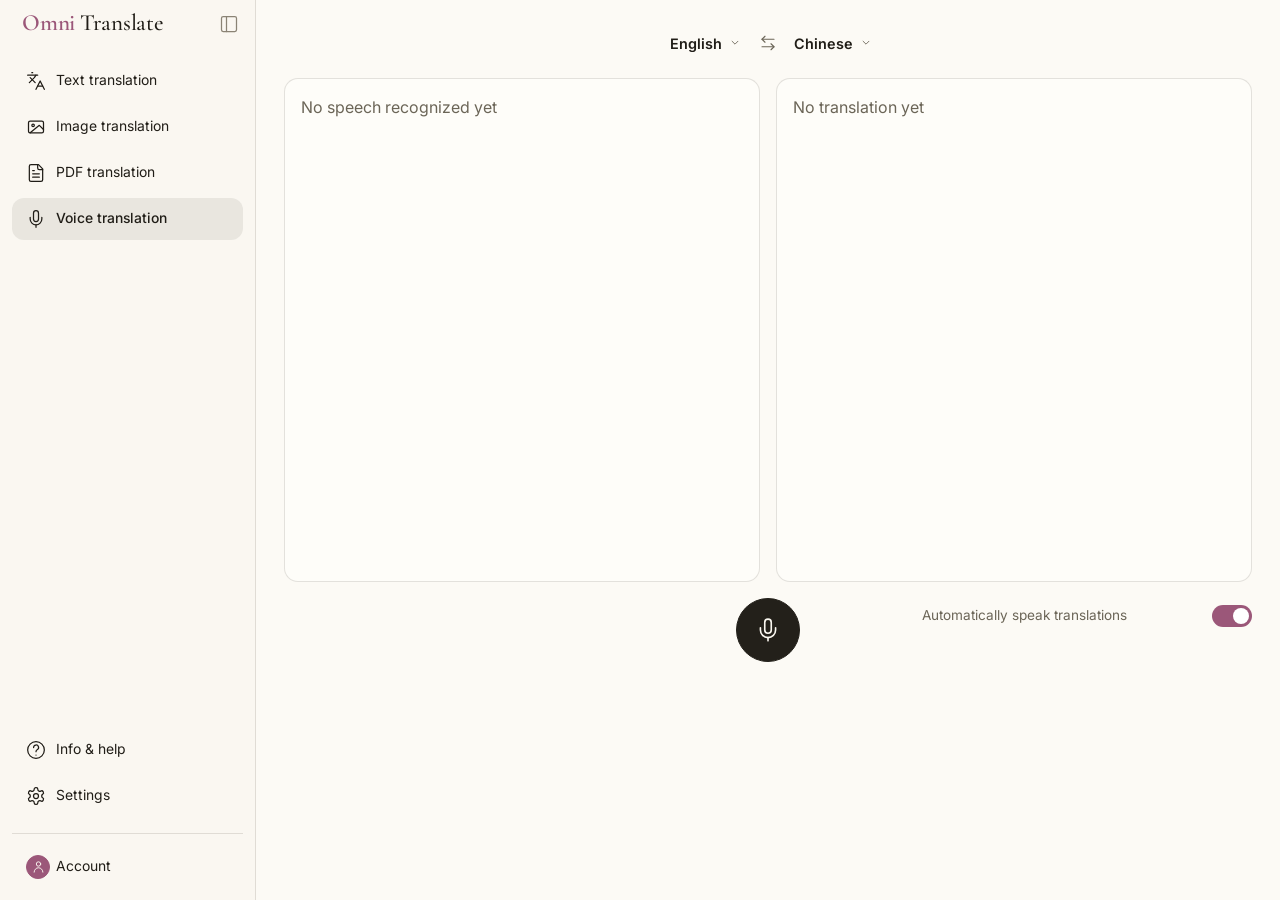
==== commit 70bd8b25: "Implement unified PDF credits workflow" ====
--- a/static/desktop/index.html
+++ b/static/desktop/index.html
@@ -79,13 +79,14 @@
   <link rel="stylesheet" href="css/tokens.css?v=20260811-appearance-2">
   <link rel="stylesheet" href="css/themes/dark.css?v=20260811-appearance-1">
   <link rel="stylesheet" href="css/themes/palettes.css?v=20260811-appearance-1">
-  <link rel="stylesheet" href="css/app.css?v=20260829-voice-toolbar-1">
-  <link rel="stylesheet" href="css/views/pdf-render.css?v=20260811-pdf-render-5">
+  <link rel="stylesheet" href="css/app.css?v=20260902-credits-26">
+  <link rel="stylesheet" href="css/views/pdf-viewer.css?v=20260902-pdfjs-14">
+  <link rel="stylesheet" href="css/views/pdf-credits.css?v=20260902-credits-18">
   <link rel="stylesheet" href="css/views/info.css?v=20260829-third-party-mint-1">
   <!-- Preload the ES module graph so first loads fetch in parallel instead
        of as a sequential waterfall (no build step). Keep in sync with the
        imports in app.js. -->
-  <link rel="modulepreload" href="app.js?v=20260829-third-party-links-2">
+  <link rel="modulepreload" href="app.js?v=20260902-credits-36">
   <link rel="modulepreload" href="../foundation/spa-foundation/index.js">
   <link rel="modulepreload" href="../foundation/spa-foundation/RouterCore.js">
   <link rel="modulepreload" href="../foundation/spa-foundation/ShellState.js">
@@ -103,9 +104,10 @@
   <link rel="modulepreload" href="src/shared/appearance.js?v=20260829-voice-modes-11">
   <link rel="modulepreload" href="src/shared/microphone-settings.js">
   <link rel="modulepreload" href="src/shared/languages.js">
-  <link rel="modulepreload" href="src/shared/api.js?v=20260829-voice-modes-11">
+  <link rel="modulepreload" href="src/shared/api.js?v=20260902-credits-23">
+  <link rel="modulepreload" href="src/shared/credit-state.js?v=20260902-credits-25">
+  <link rel="modulepreload" href="src/shared/credit-display.js">
   <link rel="modulepreload" href="src/shared/auth-headers.js">
-  <link rel="modulepreload" href="src/shared/signin-card.js">
   <link rel="modulepreload" href="src/auth.js">
   <link rel="modulepreload" href="src/views/voice/index.js?v=20260829-voice-toolbar-1">
   <link rel="modulepreload" href="src/views/voice/session.js?v=20260829-voice-modes-11">
@@ -116,18 +118,17 @@
   <link rel="modulepreload" href="src/views/image/index.js?v=20260829-voice-modes-11">
   <link rel="modulepreload" href="../shared/image-operation-recovery.js">
   <link rel="modulepreload" href="../shared/account-display.js">
-  <link rel="modulepreload" href="src/views/pdf/index.js?v=20260829-voice-modes-11">
+  <link rel="modulepreload" href="src/views/pdf/index.js?v=20260902-credits-33">
+  <link rel="modulepreload" href="src/views/pdf/credits.js?v=20260902-credits-33">
+  <link rel="modulepreload" href="src/views/pdf/split-view.js?v=20260901-credits-9">
   <link rel="modulepreload" href="src/shared/account-state.js">
-  <link rel="modulepreload" href="src/views/pdf/cancellation.js">
-  <link rel="modulepreload" href="src/views/pdf/operation-recovery.js">
-  <link rel="modulepreload" href="src/views/pdf/preview.js">
-  <link rel="modulepreload" href="src/views/pdf/quota-cta.js">
-  <link rel="modulepreload" href="src/views/pdf/progress.js">
-  <link rel="modulepreload" href="src/views/pdf/render-options.js">
-  <link rel="modulepreload" href="src/views/info/index.js?v=20260823-third-party-notices-1">
-  <link rel="modulepreload" href="../shared/info/index.js?v=20260823-third-party-notices-1">
+  <link rel="modulepreload" href="src/views/pdf/progress.js?v=20260902-credits-1">
+  <link rel="modulepreload" href="src/views/pdf/viewer/index.js?v=20260901-pdfjs-14">
+  <link rel="modulepreload" href="src/views/info/index.js?v=20260902-credits-1">
+  <link rel="modulepreload" href="../shared/info/index.js?v=20260902-credits-1">
   <link rel="modulepreload" href="src/views/settings/index.js?v=20260829-voice-modes-11">
-  <link rel="modulepreload" href="src/views/account/index.js?v=20260829-voice-modes-11">
+  <link rel="modulepreload" href="src/views/account/index.js?v=20260902-credits-28">
+  <link rel="modulepreload" href="src/views/account/plans.js?v=20260902-credits-26">
 </head>
 <body>
   <div class="app-container">
@@ -144,9 +145,13 @@
         <ul id="navList" class="nav-links">
           <!-- Nav items rendered by app.js -->
         </ul>
+        <div id="sidebarCredits" class="sidebar-credit-slot" hidden></div>
+        <ul id="auxNavList" class="nav-links sidebar-aux-nav">
+          <!-- Info and Settings rendered by app.js -->
+        </ul>
         <div class="sidebar-footer">
           <ul id="accountNavList" class="nav-links sidebar-account-nav">
-            <!-- Account item rendered by app.js when auth is configured -->
+            <!-- Account item rendered by app.js -->
           </ul>
         </div>
       </div>
@@ -165,6 +170,6 @@
       }
     }());
   </script>
-  <script type="module" src="app.js?v=20260829-third-party-links-2"></script>
+  <script type="module" src="app.js?v=20260902-credits-36"></script>
 </body>
 </html>
--- a/static/desktop/css/app.css
+++ b/static/desktop/css/app.css
@@ -111,10 +111,6 @@
   padding: 0;
 }
 
-.nav-links li.sidebar-route-bottom {
-  margin-top: auto;
-}
-
 /* A view with work in flight marks its sidebar icon (view-busy event). */
 .nav-links li.is-running .sidebar-icon {
   color: var(--accent);
@@ -175,6 +171,74 @@
 
 .sidebar:not(.expanded) .sidebar-account-avatar {
   margin-right: 0;
+}
+
+.sidebar-credit-slot {
+  flex: none;
+  margin-top: 12px;
+}
+
+.sidebar-aux-nav {
+  flex: none;
+  margin-top: 8px;
+  overflow: visible;
+}
+
+.sidebar-credit-card {
+  padding: 12px;
+  border: 1px solid var(--border);
+  border-radius: 10px;
+  background: var(--panel);
+}
+
+.sidebar-credit-heading {
+  display: flex;
+  align-items: baseline;
+  justify-content: space-between;
+  gap: 8px;
+  font-size: 0.78rem;
+}
+
+.sidebar-credit-heading strong {
+  overflow: hidden;
+  color: var(--text-strong);
+  text-overflow: ellipsis;
+  white-space: nowrap;
+}
+
+.sidebar-credit-heading a {
+  flex: none;
+  color: var(--accent-strong);
+  text-decoration: none;
+}
+
+.sidebar-credit-heading a:hover {
+  text-decoration: underline;
+}
+
+.sidebar-credit-balance {
+  margin: 8px 0;
+  color: var(--text-muted);
+  font-size: 0.74rem;
+  line-height: 1.35;
+}
+
+.sidebar-credit-track {
+  height: 3px;
+  overflow: hidden;
+  border-radius: 999px;
+  background: var(--surface-muted);
+}
+
+.sidebar-credit-track span {
+  display: block;
+  height: 100%;
+  border-radius: inherit;
+  background: var(--accent);
+}
+
+.sidebar:not(.expanded) .sidebar-credit-slot {
+  display: none;
 }
 
 /* === Views (shared) === */
@@ -1110,15 +1174,6 @@
   background: var(--surface);
 }
 
-.result-frame iframe {
-  flex: 1;
-  min-height: 0;
-  width: 100%;
-  border: none;
-  border-radius: 8px;
-  background: var(--surface);
-}
-
 /* "Show original" off: only the translated frame, full width. */
 .result-grid.is-single {
   grid-template-columns: minmax(0, 1fr);
@@ -1303,6 +1358,273 @@
   margin: 0;
   font-size: 0.95rem;
   font-weight: 600;
+}
+
+.account-view {
+  max-width: 840px;
+}
+
+.account-credit-details {
+  margin: 0;
+  display: grid;
+  gap: 0;
+}
+
+.account-credit-row {
+  min-height: 42px;
+  display: grid;
+  grid-template-columns: minmax(0, 1fr) auto;
+  align-items: center;
+  gap: 24px;
+  border-top: 1px solid var(--border-subtle);
+  font-size: 0.87rem;
+}
+
+.account-credit-row:first-child {
+  border-top: 0;
+}
+
+.account-credit-row dt {
+  color: var(--text-muted);
+}
+
+.account-credit-row dd {
+  margin: 0;
+  color: var(--text-strong);
+  font-weight: 500;
+  text-align: right;
+}
+
+.account-identity {
+  min-width: 0;
+  display: flex;
+  align-items: center;
+  justify-content: space-between;
+  gap: 24px;
+  padding-bottom: 14px;
+  border-bottom: 1px solid var(--border-subtle);
+}
+
+.account-identity-copy {
+  min-width: 0;
+  display: flex;
+  flex-direction: column;
+  gap: 3px;
+  color: var(--text-muted);
+  font-size: 0.76rem;
+}
+
+.account-identity-email {
+  color: var(--text-strong);
+  font-size: 0.9rem;
+  font-weight: 500;
+  overflow-wrap: anywhere;
+}
+
+.account-identity-actions {
+  flex: none;
+  display: flex;
+  align-items: center;
+  gap: 4px;
+}
+
+.account-identity-actions .link-btn {
+  margin-right: -8px;
+}
+
+.account-credit-status {
+  margin: 0;
+  color: var(--text-muted);
+  font-size: 0.87rem;
+}
+
+.account-plans-header {
+  display: flex;
+  align-items: flex-start;
+  justify-content: space-between;
+  gap: 20px;
+}
+
+.account-plans-header p {
+  margin: 5px 0 0;
+  color: var(--text-muted);
+  font-size: 0.84rem;
+}
+
+.account-credit-help {
+  flex: none;
+  margin: -4px -8px 0 0;
+}
+
+.account-plan-grid {
+  display: grid;
+  grid-template-columns: repeat(2, minmax(0, 1fr));
+  gap: 14px;
+}
+
+.account-plan-card {
+  min-width: 0;
+  padding: 18px;
+  border: 1px solid var(--border);
+  border-radius: 12px;
+  background: var(--surface-soft);
+}
+
+.account-plan-card.is-current {
+  border-color: var(--border-control-hover);
+  background: var(--panel);
+}
+
+.account-plan-heading {
+  display: flex;
+  align-items: center;
+  justify-content: space-between;
+  gap: 12px;
+}
+
+.account-plan-heading h4 {
+  margin: 0;
+  color: var(--text-strong);
+  font-size: 1.08rem;
+  font-weight: 600;
+}
+
+.account-plan-badge {
+  padding: 3px 8px;
+  border-radius: 999px;
+  background: var(--surface-muted);
+  color: var(--text-muted);
+  font-size: 0.68rem;
+  font-weight: 600;
+}
+
+.account-plan-price {
+  min-height: 70px;
+  display: flex;
+  align-items: baseline;
+  gap: 6px;
+}
+
+.account-plan-price strong {
+  color: var(--text-strong);
+  font-size: 2rem;
+  font-weight: 550;
+  letter-spacing: -0.04em;
+}
+
+.account-plan-price span {
+  color: var(--text-muted);
+  font-size: 0.76rem;
+}
+
+.account-plan-action {
+  min-height: 40px;
+  display: grid;
+  place-items: center;
+  border-radius: 9px;
+  background: var(--surface-muted);
+  color: var(--text-muted);
+  font-size: 0.8rem;
+  font-weight: 600;
+  text-align: center;
+}
+
+.account-plan-card .google-signin-holder {
+  width: 100%;
+  max-width: 280px;
+  margin-inline: auto;
+  background: transparent;
+}
+
+.account-plan-features {
+  margin: 18px 0 0;
+  padding: 16px 0 0;
+  border-top: 1px solid var(--border-subtle);
+  list-style: none;
+}
+
+.account-plan-features li {
+  position: relative;
+  margin-top: 9px;
+  padding-left: 20px;
+  color: var(--text-color);
+  font-size: 0.78rem;
+  line-height: 1.4;
+}
+
+.account-plan-features li:first-child {
+  margin-top: 0;
+}
+
+.account-plan-features li::before {
+  position: absolute;
+  left: 1px;
+  content: '✓';
+  color: var(--text-subtle);
+}
+
+.account-credit-dialog {
+  width: min(520px, calc(100vw - 32px));
+  padding: 0;
+  border: 1px solid var(--border-control);
+  border-radius: 14px;
+  background: var(--panel);
+  color: var(--text-color);
+  box-shadow: var(--shadow-tooltip);
+}
+
+.account-credit-dialog::backdrop {
+  background: rgba(0, 0, 0, 0.36);
+}
+
+.account-credit-dialog form {
+  padding: 24px;
+  display: flex;
+  flex-direction: column;
+  gap: 16px;
+}
+
+.account-credit-dialog h2,
+.account-credit-dialog p,
+.account-credit-dialog ul {
+  margin: 0;
+}
+
+.account-credit-dialog h2 {
+  color: var(--text-strong);
+  font-size: 1.2rem;
+}
+
+.account-credit-dialog p,
+.account-credit-dialog li {
+  font-size: 0.87rem;
+  line-height: 1.5;
+}
+
+.account-credit-dialog ul {
+  padding-left: 20px;
+}
+
+.account-credit-dialog li + li {
+  margin-top: 8px;
+}
+
+.account-dialog-close {
+  min-height: 38px;
+  align-self: flex-end;
+  padding: 8px 18px;
+  border: 0;
+  border-radius: 8px;
+  background: var(--action-primary);
+  color: var(--text-inverse);
+  font: inherit;
+  font-size: 0.86rem;
+  font-weight: 600;
+  cursor: pointer;
+}
+
+.account-dialog-close:hover {
+  background: var(--action-primary-hover);
 }
 
 .appearance-setting {
@@ -1599,29 +1921,6 @@
   }
 }
 
-/* === Sign-in card (Account view) ===
-   Heading, one-line reason and Google-rendered sign-in button. */
-
-.signin-card {
-  display: flex;
-  flex-direction: column;
-  align-items: center;
-  gap: 12px;
-  text-align: center;
-}
-
-.signin-card-title {
-  margin: 0;
-  font-size: 0.95rem;
-  font-weight: 600;
-}
-
-.signin-card-reason {
-  margin: 0;
-  color: var(--muted);
-  font-size: 0.85rem;
-}
-
 .google-signin-holder {
   display: flex;
   align-items: center;
@@ -1637,160 +1936,6 @@
   flex: 0 0 auto;
 }
 
-/* Plan page balance and preview scope above the dropzone. */
-.usage-line {
-  color: var(--muted);
-  font-size: 0.78rem;
-}
-
-.pdf-admission-loading {
-  display: grid;
-  min-height: 220px;
-  place-items: center;
-  color: var(--muted);
-  font-size: 0.9rem;
-}
-
-.pdf-quota-cta {
-  width: min(100%, 720px);
-  margin: 8px auto 24px;
-}
-
-.pdf-quota-cta-header {
-  margin-bottom: 24px;
-  text-align: center;
-}
-
-.pdf-quota-cta-header h2 {
-  margin: 0;
-  color: var(--text-strong);
-  font-size: clamp(1.5rem, 3vw, 2rem);
-  font-weight: 600;
-  letter-spacing: -0.025em;
-}
-
-.pdf-quota-cta-header p {
-  margin: 8px 0 0;
-  color: var(--muted);
-  font-size: 0.95rem;
-}
-
-.pdf-plan-grid {
-  display: grid;
-  grid-template-columns: repeat(2, minmax(0, 1fr));
-  gap: 16px;
-}
-
-.pdf-plan-card {
-  min-height: 360px;
-  padding: 24px;
-  border: 1px solid var(--border);
-  border-radius: 14px;
-  background: var(--panel);
-  box-shadow: var(--shadow-soft);
-}
-
-.pdf-plan-card.is-featured {
-  border-color: var(--border-control-hover);
-}
-
-.pdf-plan-heading {
-  min-height: 32px;
-  display: flex;
-  align-items: center;
-  justify-content: space-between;
-  gap: 12px;
-}
-
-.pdf-plan-heading h3 {
-  margin: 0;
-  color: var(--text-strong);
-  font-size: 1.25rem;
-  font-weight: 600;
-}
-
-.pdf-plan-badge {
-  padding: 4px 9px;
-  border-radius: 999px;
-  background: var(--surface-muted);
-  color: var(--muted);
-  font-size: 0.72rem;
-  font-weight: 600;
-}
-
-.pdf-plan-price {
-  display: flex;
-  align-items: baseline;
-  gap: 6px;
-  margin: 30px 0 20px;
-}
-
-.pdf-plan-price strong {
-  color: var(--text-strong);
-  font-size: 2.65rem;
-  font-weight: 500;
-  letter-spacing: -0.045em;
-}
-
-.pdf-plan-price span {
-  color: var(--muted);
-  font-size: 0.82rem;
-}
-
-.pdf-plan-current {
-  display: flex;
-  height: 40px;
-  align-items: center;
-  justify-content: center;
-  border-radius: 999px;
-  background: var(--surface-muted);
-  color: var(--muted);
-  font-size: 0.86rem;
-  font-weight: 600;
-}
-
-.pdf-plan-card .google-signin-holder {
-  width: 100%;
-  max-width: 280px;
-  margin-inline: auto;
-}
-
-.pdf-plan-unavailable {
-  display: grid;
-  height: 40px;
-  margin: 0;
-  place-items: center;
-  color: var(--muted);
-  font-size: 0.82rem;
-}
-
-.pdf-plan-features {
-  margin: 24px 0 0;
-  padding: 22px 0 0;
-  border-top: 1px solid var(--border);
-  list-style: none;
-}
-
-.pdf-plan-features li {
-  position: relative;
-  margin-top: 13px;
-  padding-left: 25px;
-  color: var(--text-color);
-  font-size: 0.88rem;
-  line-height: 1.4;
-}
-
-.pdf-plan-features li:first-child {
-  margin-top: 0;
-}
-
-.pdf-plan-features li::before {
-  position: absolute;
-  left: 2px;
-  content: '✓';
-  color: var(--text-subtle);
-}
-
 @media (max-width: 720px) {
   .view {
     padding: 16px;
@@ -1800,17 +1945,8 @@
   .text-panes,
   .dropzone-card,
   .result-grid,
-  .pdf-plan-grid {
+  .account-plan-grid {
     grid-template-columns: minmax(0, 1fr);
-  }
-
-  .pdf-quota-cta {
-    width: min(100%, 360px);
-    margin-top: 0;
-  }
-
-  .pdf-plan-card {
-    min-height: 0;
   }
 
   .voice-panes,
--- a/static/desktop/css/views/pdf-viewer.css
+++ b/static/desktop/css/views/pdf-viewer.css
@@ -0,0 +1,277 @@
+.pdf-document-viewer {
+  display: flex;
+  flex: 1;
+  min-width: 0;
+  min-height: 0;
+  flex-direction: column;
+  overflow: hidden;
+  border: 1px solid var(--border-soft);
+  border-radius: 10px;
+  background: var(--surface);
+}
+
+.pdf-document-viewer[hidden] {
+  display: none;
+}
+
+.pdf-viewer-toolbar {
+  display: grid;
+  grid-template-columns: minmax(0, 1fr) auto minmax(0, 1fr);
+  min-height: 44px;
+  flex: none;
+  align-items: center;
+  gap: 6px 12px;
+  padding: 6px 8px;
+  border-bottom: 1px solid var(--border-subtle);
+  background: var(--surface);
+  color: var(--text-color);
+}
+
+.pdf-viewer-page-controls,
+.pdf-viewer-zoom-controls {
+  display: flex;
+  min-height: 30px;
+  align-items: center;
+  gap: 4px;
+}
+
+.pdf-viewer-page-controls {
+  justify-self: start;
+}
+
+.pdf-viewer-zoom-controls {
+  grid-column: 2;
+  justify-self: center;
+}
+
+.pdf-viewer-icon-button {
+  display: inline-flex;
+  width: 30px;
+  height: 30px;
+  align-items: center;
+  justify-content: center;
+  padding: 0;
+  border: 1px solid transparent;
+  border-radius: 7px;
+  background: transparent;
+  color: var(--text-color);
+  cursor: pointer;
+}
+
+.pdf-viewer-icon-button svg {
+  display: block;
+  width: 16px;
+  height: 16px;
+  fill: none;
+  stroke: currentColor;
+  stroke-width: 1.7;
+  stroke-linecap: round;
+  stroke-linejoin: round;
+  pointer-events: none;
+}
+
+.pdf-viewer-icon-button svg[hidden] {
+  display: none;
+}
+
+.pdf-viewer-icon-button:is([data-action="zoom-out"], [data-action="zoom-in"]) svg {
+  transform: translateY(-1px);
+}
+
+.pdf-viewer-icon-button:hover:not(:disabled) {
+  border-color: var(--border-soft);
+  background: var(--surface-hover);
+}
+
+.pdf-viewer-icon-button:focus-visible,
+.pdf-viewer-page-field input:focus-visible,
+.pdf-viewer-zoom-value:focus-visible,
+.pdf-viewer-viewport:focus-visible {
+  outline: 2px solid var(--focus);
+  outline-offset: 1px;
+}
+
+.pdf-viewer-icon-button:disabled {
+  opacity: 0.38;
+  cursor: default;
+}
+
+.pdf-viewer-page-field {
+  display: inline-flex;
+  height: 30px;
+  align-items: center;
+}
+
+.pdf-viewer-page-field input {
+  width: 42px;
+  height: 30px;
+  padding: 0;
+  border: 1px solid var(--border-control);
+  border-radius: 6px;
+  appearance: textfield;
+  background: var(--surface-soft);
+  color: var(--text-color);
+  font: inherit;
+  font-size: 0.78rem;
+  font-variant-numeric: tabular-nums;
+  line-height: 28px;
+  text-align: center;
+}
+
+.pdf-viewer-page-field input::-webkit-inner-spin-button,
+.pdf-viewer-page-field input::-webkit-outer-spin-button {
+  margin: 0;
+  appearance: none;
+}
+
+.pdf-viewer-page-field input:disabled {
+  opacity: 0.55;
+}
+
+.pdf-viewer-page-total,
+.pdf-viewer-zoom-value {
+  height: 30px;
+  color: var(--text-subtle);
+  font-size: 0.75rem;
+  font-variant-numeric: tabular-nums;
+  white-space: nowrap;
+}
+
+.pdf-viewer-page-total {
+  display: inline-flex;
+  min-width: 34px;
+  align-items: center;
+  justify-content: center;
+}
+
+.pdf-viewer-zoom-value {
+  width: 46px;
+  padding: 0 2px;
+  border: 1px solid transparent;
+  border-radius: 6px;
+  background: transparent;
+  font: inherit;
+  font-size: 0.75rem;
+  text-align: center;
+}
+
+.pdf-viewer-zoom-value:hover:not(:disabled) {
+  border-color: var(--border-soft);
+}
+
+.pdf-viewer-zoom-value:focus {
+  border-color: var(--border-control);
+  background: var(--surface-soft);
+}
+
+.pdf-viewer-zoom-value:disabled {
+  opacity: 0.55;
+}
+
+.pdf-viewer-viewport {
+  position: relative;
+  display: flex;
+  flex: 1;
+  min-height: 0;
+  flex-direction: column;
+  overflow: auto;
+  scrollbar-gutter: stable;
+  padding: 18px;
+  background: var(--bg);
+  overscroll-behavior: contain;
+}
+
+.pdf-viewer-pages {
+  display: flex;
+  width: max-content;
+  min-width: 100%;
+  flex: none;
+  flex-direction: column;
+  align-items: center;
+  gap: 18px;
+}
+
+.pdf-viewer-pages[hidden] {
+  display: none;
+}
+
+.pdf-viewer-page {
+  position: relative;
+  flex: none;
+  overflow: hidden;
+  background: #fff;
+  box-shadow: 0 2px 12px rgba(20, 18, 13, 0.14);
+}
+
+.pdf-viewer-page canvas {
+  display: block;
+  background: #fff;
+}
+
+.pdf-viewer-link-layer {
+  position: absolute;
+  inset: 0;
+  z-index: 1;
+  pointer-events: none;
+}
+
+.pdf-viewer-link {
+  position: absolute;
+  display: block;
+  background: transparent;
+  cursor: pointer;
+  pointer-events: auto;
+}
+
+.pdf-viewer-link:focus-visible {
+  border-radius: 2px;
+  outline: 2px solid var(--focus);
+  outline-offset: 1px;
+  background: var(--action-primary-soft);
+}
+
+.pdf-viewer-page-error {
+  position: absolute;
+  inset: 0;
+  z-index: 2;
+  display: grid;
+  place-items: center;
+  padding: 24px;
+  color: var(--danger);
+  font-size: 0.84rem;
+  text-align: center;
+}
+
+.pdf-viewer-page-error[hidden] {
+  display: none;
+}
+
+.pdf-viewer-message {
+  max-width: 280px;
+  margin: auto;
+  color: var(--text-subtle);
+  font-size: 0.84rem;
+  line-height: 1.45;
+  text-align: center;
+}
+
+.pdf-viewer-message.is-error {
+  color: var(--danger);
+}
+
+@media (max-width: 720px) {
+  .pdf-viewer-toolbar {
+    grid-template-columns: 1fr;
+  }
+
+  .pdf-viewer-page-controls,
+  .pdf-viewer-zoom-controls {
+    grid-column: 1;
+    justify-self: center;
+  }
+
+  .pdf-viewer-viewport {
+    min-height: 320px;
+    padding: 12px;
+  }
+}
--- a/static/desktop/css/views/pdf-credits.css
+++ b/static/desktop/css/views/pdf-credits.css
@@ -0,0 +1,530 @@
+.pdf-view-host {
+  display: contents;
+}
+
+.pdf-credit-view {
+  gap: 8px;
+  overflow: hidden;
+  padding: 10px 16px 14px;
+  background: var(--surface);
+}
+
+.pdf-credit-view > .status-line:empty {
+  display: none;
+}
+
+.pdf-credit-view .pdf-workspace,
+.pdf-credit-grid,
+.pdf-credit-source,
+.pdf-credit-side,
+.pdf-credit-result,
+.pdf-credit-result-viewer {
+  min-height: 0;
+}
+
+.pdf-credit-view .pdf-workspace {
+  display: flex;
+  flex: 1;
+  overflow: hidden;
+}
+
+.pdf-credit-toolbar {
+  grid-template-columns: minmax(0, 1fr) auto;
+}
+
+.pdf-credit-toolbar .toolbar-actions {
+  grid-column: 2;
+}
+
+.pdf-credit-document-heading {
+  display: flex;
+  min-width: 0;
+  align-items: center;
+  gap: 8px;
+  color: var(--text-color);
+}
+
+.pdf-credit-document-heading svg {
+  display: block;
+  width: 16px;
+  height: 16px;
+  color: var(--text-subtle);
+}
+
+.pdf-credit-document-heading strong {
+  overflow: hidden;
+  font-size: 0.84rem;
+  font-weight: 550;
+  text-overflow: ellipsis;
+  white-space: nowrap;
+}
+
+.pdf-credit-setup {
+  display: grid;
+  flex: 1;
+  grid-template-columns: minmax(0, 1fr) minmax(0, 1fr);
+  overflow: hidden;
+  border: 1px solid var(--border-soft);
+  border-radius: 10px;
+  background: var(--surface);
+}
+
+.pdf-credit-setup[hidden] {
+  display: none;
+}
+
+.pdf-credit-upload,
+.pdf-credit-setup-side {
+  display: flex;
+  min-width: 0;
+  flex-direction: column;
+}
+
+.pdf-credit-upload {
+  align-items: center;
+  justify-content: center;
+  gap: 10px;
+  padding: 32px;
+  text-align: center;
+}
+
+.pdf-credit-upload.is-dragover {
+  background: var(--action-primary-soft);
+  box-shadow: inset 0 0 0 1px var(--focus);
+}
+
+.pdf-credit-upload svg {
+  width: 64px;
+  height: 64px;
+  color: var(--text-subtle);
+  stroke-width: 1.25;
+}
+
+.pdf-credit-upload.is-dragover svg {
+  color: var(--focus);
+}
+
+.pdf-credit-upload h2,
+.pdf-credit-upload p,
+.pdf-credit-setup-side h2,
+.pdf-credit-setup-summary p {
+  margin: 0;
+}
+
+.pdf-credit-upload h2,
+.pdf-credit-setup-side h2 {
+  color: var(--text-strong);
+  font-size: 1.15rem;
+}
+
+.pdf-credit-upload p,
+.pdf-credit-setup-summary {
+  color: var(--text-subtle);
+  font-size: 0.8rem;
+}
+
+.pdf-credit-upload .browse-btn {
+  margin-top: 6px;
+}
+
+.pdf-credit-setup-side {
+  gap: 24px;
+  padding: clamp(28px, 4vw, 48px);
+  border-left: 1px solid var(--border-subtle);
+}
+
+.pdf-credit-setup-summary {
+  display: flex;
+  flex-direction: column;
+  gap: 6px;
+  padding-top: 20px;
+  border-top: 1px solid var(--border-subtle);
+}
+
+.pdf-credit-setup-summary strong {
+  color: var(--text-strong);
+  font-size: 1rem;
+}
+
+.pdf-credit-setup-summary p {
+  max-width: 430px;
+  line-height: 1.5;
+}
+
+.pdf-credit-grid {
+  display: grid;
+  flex: 1;
+  grid-template-columns:
+    minmax(0, calc(var(--pdf-credit-split, 50%) - 5px))
+    10px
+    minmax(0, 1fr);
+  overflow: hidden;
+  border: 1px solid var(--border-soft);
+  border-radius: 10px;
+  background: var(--surface);
+}
+
+.pdf-credit-source,
+.pdf-credit-side {
+  display: flex;
+  min-width: 0;
+  overflow: hidden;
+  background: var(--surface);
+}
+
+.pdf-credit-divider {
+  position: relative;
+  z-index: 2;
+  width: 10px;
+  border: 0;
+  border-right: 1px solid var(--border-subtle);
+  border-left: 1px solid var(--border-subtle);
+  background: var(--surface-soft);
+  cursor: col-resize;
+  touch-action: none;
+}
+
+.pdf-credit-divider::after {
+  position: absolute;
+  top: 50%;
+  left: 50%;
+  width: 3px;
+  height: 34px;
+  border-radius: 999px;
+  background: var(--border-control);
+  content: '';
+  transform: translate(-50%, -50%);
+}
+
+.pdf-credit-divider:hover::after,
+.pdf-credit-divider:focus-visible::after,
+.pdf-credit-grid.is-resizing .pdf-credit-divider::after {
+  background: var(--action-primary);
+}
+
+.pdf-credit-divider:focus-visible {
+  outline: 2px solid var(--focus-ring);
+  outline-offset: -2px;
+}
+
+.pdf-credit-grid.is-resizing,
+.pdf-credit-grid.is-resizing * {
+  cursor: col-resize !important;
+  user-select: none;
+}
+
+.pdf-credit-source-placeholder {
+  display: flex;
+  flex: 1;
+  align-items: center;
+  justify-content: center;
+  flex-direction: column;
+  gap: 10px;
+  padding: 28px;
+  color: var(--text-subtle);
+  text-align: center;
+}
+
+.pdf-credit-source-placeholder[hidden] {
+  display: none;
+}
+
+.pdf-credit-source-placeholder svg {
+  width: 36px;
+  height: 36px;
+}
+
+.pdf-credit-source-placeholder strong {
+  max-width: 100%;
+  overflow: hidden;
+  color: var(--text-strong);
+  text-overflow: ellipsis;
+  white-space: nowrap;
+}
+
+.pdf-credit-side {
+  flex-direction: column;
+  overflow-y: auto;
+}
+
+.pdf-credit-preparing,
+.pdf-credit-progress,
+.pdf-credit-error {
+  display: flex;
+  min-height: 100%;
+  flex: 1;
+  align-items: center;
+  justify-content: center;
+  flex-direction: column;
+  gap: 12px;
+  padding: 36px;
+  text-align: center;
+}
+
+.pdf-credit-preparing[hidden],
+.pdf-credit-progress[hidden],
+.pdf-credit-error[hidden],
+.pdf-credit-config[hidden],
+.pdf-credit-result[hidden] {
+  display: none;
+}
+
+.pdf-credit-preparing h2,
+.pdf-credit-progress h2,
+.pdf-credit-error h2,
+.pdf-credit-config h2 {
+  margin: 0;
+  color: var(--text-strong);
+  font-size: 1.15rem;
+}
+
+.pdf-credit-preparing p,
+.pdf-credit-progress > p,
+.pdf-credit-error p {
+  max-width: 390px;
+  margin: 0;
+  color: var(--text-subtle);
+  font-size: 0.84rem;
+  line-height: 1.5;
+}
+
+.pdf-credit-config {
+  display: flex;
+  min-height: 100%;
+  flex-direction: column;
+  gap: 24px;
+  padding: clamp(24px, 4vw, 42px);
+}
+
+.pdf-credit-eyebrow {
+  margin: 0 0 5px;
+  color: var(--text-subtle);
+  font-size: 0.72rem;
+  font-weight: 600;
+  letter-spacing: 0.06em;
+  text-transform: uppercase;
+}
+
+.pdf-credit-target-field {
+  display: flex;
+  flex-direction: column;
+  gap: 7px;
+  color: var(--text-subtle);
+  font-size: 0.76rem;
+  font-weight: 600;
+}
+
+.pdf-credit-target-field .language-trigger {
+  width: 100%;
+  max-width: none;
+  justify-content: space-between;
+  border: 1px solid var(--border-control);
+  background: var(--surface-soft);
+  font-weight: 500;
+}
+
+.pdf-credit-scope {
+  padding: 11px 13px;
+  border: 1px solid var(--border-subtle);
+  border-radius: 9px;
+  background: var(--surface-soft);
+  color: var(--text-subtle);
+  font-size: 0.8rem;
+}
+
+.pdf-credit-use-card {
+  display: flex;
+  flex-direction: column;
+  gap: 5px;
+  padding-top: 20px;
+  border-top: 1px solid var(--border-subtle);
+  color: var(--text-subtle);
+  font-size: 0.78rem;
+}
+
+.pdf-credit-use-card strong {
+  color: var(--text-strong);
+  font-size: 1.65rem;
+  font-weight: 650;
+  letter-spacing: -0.025em;
+}
+
+.pdf-credit-use-card p {
+  margin: 0;
+  line-height: 1.45;
+}
+
+.pdf-credit-plan-note {
+  display: flex;
+  margin-top: 10px;
+  padding: 12px 14px;
+  border: 1px solid color-mix(in srgb, var(--accent) 28%, var(--border-subtle));
+  border-left: 3px solid var(--accent);
+  border-radius: 8px;
+  background: color-mix(in oklch, var(--surface) 94%, var(--accent) 6%);
+  box-shadow: var(--shadow-soft);
+  flex-direction: column;
+  gap: 4px;
+  color: var(--text-color);
+}
+
+.pdf-credit-plan-note.is-warning {
+  border-color: var(--warning-border);
+  border-left-color: var(--warning-accent);
+  background: var(--warning-bg);
+}
+
+.pdf-credit-plan-note strong {
+  color: var(--text-strong);
+  font-size: 0.86rem;
+  font-weight: 650;
+  letter-spacing: 0;
+}
+
+.pdf-credit-plan-note.is-warning strong {
+  color: var(--warning);
+}
+
+.pdf-credit-plan-note p {
+  color: inherit;
+}
+
+.pdf-credit-plan-note .link-btn {
+  align-self: flex-start;
+  margin: 2px 0 0 -8px;
+}
+
+.pdf-credit-config-actions {
+  display: flex;
+  margin-top: auto;
+  flex-direction: column;
+  gap: 8px;
+}
+
+.pdf-credit-primary,
+.pdf-credit-secondary,
+.pdf-credit-danger {
+  min-height: 40px;
+  padding: 9px 16px;
+  border: 1px solid transparent;
+  border-radius: 8px;
+  font: inherit;
+  font-size: 0.86rem;
+  font-weight: 600;
+  cursor: pointer;
+}
+
+.pdf-credit-primary {
+  border-color: var(--action-primary-border);
+  background: var(--action-primary);
+  color: var(--text-inverse);
+}
+
+.pdf-credit-primary:hover:not(:disabled) {
+  background: var(--action-primary-hover);
+}
+
+.pdf-credit-primary:disabled {
+  opacity: 0.55;
+  cursor: default;
+}
+
+.pdf-credit-secondary {
+  border-color: var(--border-control);
+  background: var(--surface);
+  color: var(--text-color);
+}
+
+.pdf-credit-secondary:hover {
+  background: var(--surface-hover);
+}
+
+.pdf-credit-danger {
+  border-color: var(--danger);
+  background: transparent;
+  color: var(--danger);
+}
+
+.pdf-credit-returned {
+  color: var(--text-strong) !important;
+  font-weight: 600;
+}
+
+.pdf-credit-result {
+  display: flex;
+  flex: 1;
+  flex-direction: column;
+}
+
+.pdf-credit-result-viewer,
+.pdf-credit-result .pdf-document-viewer,
+.pdf-credit-source .pdf-document-viewer {
+  flex: 1;
+  border: 0;
+  border-radius: 0;
+}
+
+.pdf-credit-dialog {
+  width: min(480px, calc(100vw - 32px));
+  padding: 0;
+  border: 1px solid var(--border);
+  border-radius: 14px;
+  background: var(--panel);
+  color: var(--text-color);
+  box-shadow: var(--shadow-tooltip);
+}
+
+.pdf-credit-dialog::backdrop {
+  background: rgba(0, 0, 0, 0.42);
+}
+
+.pdf-credit-dialog-card {
+  display: flex;
+  flex-direction: column;
+  gap: 14px;
+  padding: 24px;
+}
+
+.pdf-credit-dialog-card h2,
+.pdf-credit-dialog-card p {
+  margin: 0;
+}
+
+.pdf-credit-dialog-card h2 {
+  color: var(--text-strong);
+  font-size: 1.1rem;
+}
+
+.pdf-credit-dialog-card p {
+  color: var(--text-subtle);
+  font-size: 0.86rem;
+  line-height: 1.5;
+}
+
+.pdf-credit-dialog-actions {
+  display: flex;
+  justify-content: flex-end;
+  gap: 9px;
+  margin-top: 8px;
+}
+
+.pdf-credit-dialog-actions .pdf-credit-primary {
+  margin-top: 0;
+}
+
+@media (max-width: 820px) {
+  .pdf-credit-setup,
+  .pdf-credit-grid {
+    grid-template-columns: minmax(0, 1fr);
+  }
+
+  .pdf-credit-setup-side {
+    border-top: 1px solid var(--border-subtle);
+    border-left: 0;
+  }
+
+  .pdf-credit-source,
+  .pdf-credit-side {
+    min-height: 420px;
+  }
+}
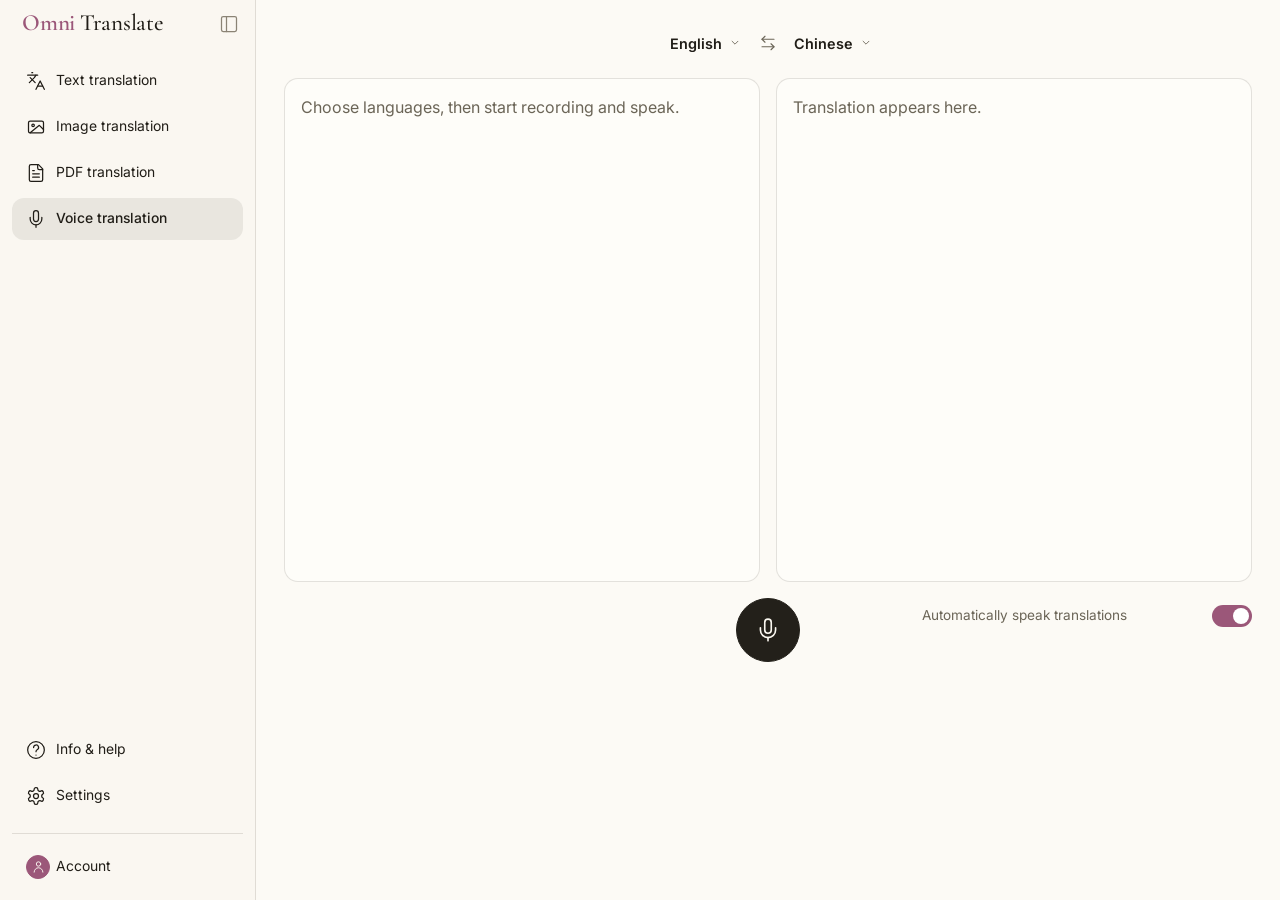
==== commit ca117fce: "Revise Help and Info experience" ====
--- a/static/desktop/index.html
+++ b/static/desktop/index.html
@@ -79,14 +79,14 @@
   <link rel="stylesheet" href="css/tokens.css?v=20260811-appearance-2">
   <link rel="stylesheet" href="css/themes/dark.css?v=20260811-appearance-1">
   <link rel="stylesheet" href="css/themes/palettes.css?v=20260811-appearance-1">
-  <link rel="stylesheet" href="css/app.css?v=20260902-credits-26">
+  <link rel="stylesheet" href="css/app.css?v=20260903-help-info-1">
   <link rel="stylesheet" href="css/views/pdf-viewer.css?v=20260902-pdfjs-14">
-  <link rel="stylesheet" href="css/views/pdf-credits.css?v=20260902-credits-18">
-  <link rel="stylesheet" href="css/views/info.css?v=20260829-third-party-mint-1">
+  <link rel="stylesheet" href="css/views/pdf-credits.css?v=20260903-help-info-1">
+  <link rel="stylesheet" href="css/views/info.css?v=20260903-help-info-1">
   <!-- Preload the ES module graph so first loads fetch in parallel instead
        of as a sequential waterfall (no build step). Keep in sync with the
        imports in app.js. -->
-  <link rel="modulepreload" href="app.js?v=20260902-credits-36">
+  <link rel="modulepreload" href="app.js?v=20260903-help-info-2">
   <link rel="modulepreload" href="../foundation/spa-foundation/index.js">
   <link rel="modulepreload" href="../foundation/spa-foundation/RouterCore.js">
   <link rel="modulepreload" href="../foundation/spa-foundation/ShellState.js">
@@ -109,26 +109,28 @@
   <link rel="modulepreload" href="src/shared/credit-display.js">
   <link rel="modulepreload" href="src/shared/auth-headers.js">
   <link rel="modulepreload" href="src/auth.js">
-  <link rel="modulepreload" href="src/views/voice/index.js?v=20260829-voice-toolbar-1">
+  <link rel="modulepreload" href="src/views/voice/index.js?v=20260903-help-info-1">
   <link rel="modulepreload" href="src/views/voice/session.js?v=20260829-voice-modes-11">
   <link rel="modulepreload" href="src/views/voice/direction.js?v=20260829-voice-modes-11">
   <link rel="modulepreload" href="src/views/voice/cloning-status.js?v=20260829-voice-modes-12">
   <link rel="modulepreload" href="../src/api-client.js?v=20260829-voice-modes-11">
-  <link rel="modulepreload" href="src/views/text/index.js?v=20260829-voice-modes-11">
-  <link rel="modulepreload" href="src/views/image/index.js?v=20260829-voice-modes-11">
+  <link rel="modulepreload" href="src/views/text/index.js?v=20260903-help-info-1">
+  <link rel="modulepreload" href="src/views/image/index.js?v=20260903-help-info-1">
   <link rel="modulepreload" href="../shared/image-operation-recovery.js">
   <link rel="modulepreload" href="../shared/account-display.js">
-  <link rel="modulepreload" href="src/views/pdf/index.js?v=20260902-credits-33">
-  <link rel="modulepreload" href="src/views/pdf/credits.js?v=20260902-credits-33">
+  <link rel="modulepreload" href="src/views/pdf/index.js?v=20260903-help-info-1">
+  <link rel="modulepreload" href="src/views/pdf/credits.js?v=20260903-help-info-1">
   <link rel="modulepreload" href="src/views/pdf/split-view.js?v=20260901-credits-9">
   <link rel="modulepreload" href="src/shared/account-state.js">
   <link rel="modulepreload" href="src/views/pdf/progress.js?v=20260902-credits-1">
   <link rel="modulepreload" href="src/views/pdf/viewer/index.js?v=20260901-pdfjs-14">
-  <link rel="modulepreload" href="src/views/info/index.js?v=20260902-credits-1">
-  <link rel="modulepreload" href="../shared/info/index.js?v=20260902-credits-1">
+  <link rel="modulepreload" href="src/views/info/index.js?v=20260903-help-info-2">
+  <link rel="modulepreload" href="../shared/info/index.js?v=20260903-help-info-2">
   <link rel="modulepreload" href="src/views/settings/index.js?v=20260829-voice-modes-11">
-  <link rel="modulepreload" href="src/views/account/index.js?v=20260902-credits-28">
+  <link rel="modulepreload" href="src/views/account/index.js?v=20260902-credits-30">
   <link rel="modulepreload" href="src/views/account/plans.js?v=20260902-credits-26">
+  <link rel="modulepreload" href="src/views/usage/index.js?v=20260902-credits-2">
+  <link rel="modulepreload" href="src/views/usage/api.js">
 </head>
 <body>
   <div class="app-container">
@@ -170,6 +172,6 @@
       }
     }());
   </script>
-  <script type="module" src="app.js?v=20260902-credits-36"></script>
+  <script type="module" src="app.js?v=20260903-help-info-2"></script>
 </body>
 </html>
--- a/static/desktop/css/app.css
+++ b/static/desktop/css/app.css
@@ -1120,6 +1120,17 @@
   color: var(--text);
 }
 
+.dropzone-card > .upload-privacy-note {
+  grid-column: 1 / -1;
+  justify-self: center;
+  max-width: 680px;
+  margin: 0;
+  color: var(--text-subtle);
+  font-size: 0.76rem;
+  line-height: 1.45;
+  text-align: center;
+}
+
 .browse-btn {
   border: 1px solid var(--action-primary-border);
   border-radius: 8px;
@@ -1395,6 +1406,10 @@
   text-align: right;
 }
 
+.account-usage-link {
+  margin-right: -8px;
+}
+
 .account-identity {
   min-width: 0;
   display: flex;
@@ -1436,6 +1451,117 @@
   margin: 0;
   color: var(--text-muted);
   font-size: 0.87rem;
+}
+
+.usage-view {
+  max-width: 840px;
+}
+
+.usage-view-header h1 {
+  margin: 0;
+  color: var(--text-strong);
+  font-size: 1.45rem;
+  font-weight: 600;
+}
+
+.usage-view-header p {
+  margin: 6px 0 0;
+  color: var(--text-muted);
+  font-size: 0.87rem;
+}
+
+.usage-date-range {
+  display: flex;
+  align-items: flex-end;
+  gap: 12px;
+}
+
+.usage-date-range label {
+  display: flex;
+  flex-direction: column;
+  gap: 6px;
+  color: var(--text-muted);
+  font-size: 0.75rem;
+  font-weight: 500;
+}
+
+.usage-date-range input {
+  min-height: 36px;
+  padding: 6px 10px;
+  border: 1px solid var(--border-control);
+  border-radius: 8px;
+  background: var(--panel);
+  color: var(--text-color);
+  font: inherit;
+  font-size: 0.84rem;
+}
+
+.usage-date-range input:hover {
+  border-color: var(--border-control-hover);
+}
+
+.usage-date-range input:focus-visible {
+  outline: 2px solid var(--focus);
+  outline-offset: 2px;
+}
+
+.usage-activity {
+  gap: 4px;
+}
+
+.usage-activity-body {
+  min-height: 44px;
+}
+
+.usage-activity-status {
+  margin: 12px 0 0;
+  color: var(--text-muted);
+  font-size: 0.84rem;
+}
+
+.usage-activity-list {
+  margin: 0;
+  padding: 0;
+  list-style: none;
+}
+
+.usage-activity-list li {
+  min-height: 58px;
+  display: grid;
+  grid-template-columns: minmax(0, 1fr) auto;
+  align-items: center;
+  gap: 24px;
+  border-top: 1px solid var(--border-subtle);
+}
+
+.usage-activity-list li:first-child {
+  border-top: 0;
+}
+
+.usage-activity-details,
+.usage-activity-usage {
+  min-width: 0;
+  display: flex;
+  flex-direction: column;
+  gap: 3px;
+}
+
+.usage-activity-action,
+.usage-activity-usage strong {
+  color: var(--text-strong);
+  font-size: 0.86rem;
+  font-weight: 500;
+}
+
+.usage-activity-details time,
+.usage-activity-usage span {
+  color: var(--text-muted);
+  font-size: 0.75rem;
+}
+
+.usage-activity-usage {
+  align-items: flex-end;
+  text-align: right;
 }
 
 .account-plans-header {
--- a/static/desktop/css/views/pdf-credits.css
+++ b/static/desktop/css/views/pdf-credits.css
@@ -127,6 +127,14 @@
   margin-top: 6px;
 }
 
+.pdf-credit-upload .upload-privacy-note {
+  max-width: 440px;
+  margin-top: 8px;
+  color: var(--text-subtle);
+  font-size: 0.72rem;
+  line-height: 1.45;
+}
+
 .pdf-credit-setup-side {
   gap: 24px;
   padding: clamp(28px, 4vw, 48px);
@@ -162,6 +170,15 @@
   border: 1px solid var(--border-soft);
   border-radius: 10px;
   background: var(--surface);
+}
+
+.pdf-credit-grid.is-single {
+  grid-template-columns: minmax(0, 1fr);
+}
+
+.pdf-credit-grid.is-single .pdf-credit-source,
+.pdf-credit-grid.is-single .pdf-credit-divider {
+  display: none;
 }
 
 .pdf-credit-source,
@@ -294,15 +311,6 @@
   flex-direction: column;
   gap: 24px;
   padding: clamp(24px, 4vw, 42px);
-}
-
-.pdf-credit-eyebrow {
-  margin: 0 0 5px;
-  color: var(--text-subtle);
-  font-size: 0.72rem;
-  font-weight: 600;
-  letter-spacing: 0.06em;
-  text-transform: uppercase;
 }
 
 .pdf-credit-target-field {
--- a/static/desktop/css/views/info.css
+++ b/static/desktop/css/views/info.css
@@ -88,10 +88,6 @@
   transform: translateY(-1px);
 }
 
-.info-category-card[data-info-category='quick-start'] {
-  --info-topic-color: oklch(65% 0.08 40);
-}
-
 .info-category-card[data-info-category='how-it-works'] {
   --info-topic-color: oklch(65% 0.08 310);
 }
@@ -112,20 +108,12 @@
   --info-topic-color: oklch(65% 0.08 175);
 }
 
-.info-category-card[data-info-category='faq'] {
-  --info-topic-color: oklch(65% 0.08 95);
-}
-
 .info-category-card[data-info-category='about'] {
   --info-topic-color: oklch(65% 0.08 350);
 }
 
 .info-category-card[data-info-category='under-the-hood'] {
   --info-topic-color: oklch(65% 0.08 270);
-}
-
-.info-category-card[data-info-category='third-party-software'] {
-  --info-topic-color: oklch(65% 0.08 205);
 }
 
 .info-category-card:focus-visible {
@@ -139,16 +127,7 @@
   flex-direction: column;
 }
 
-.info-category-label {
-  color: var(--accent-strong);
-  font-size: 0.68rem;
-  font-weight: 700;
-  letter-spacing: 0.07em;
-  text-transform: uppercase;
-}
-
 .info-category-title {
-  margin-top: 8px;
   color: var(--text-strong);
   font-size: 1.02rem;
   font-weight: 600;
@@ -178,23 +157,78 @@
   height: 100%;
 }
 
-.info-trust-note {
-  max-width: 720px;
-  padding: 20px 22px;
-  border-left: 2px solid var(--accent);
-  background: var(--surface-soft);
-}
-
-.info-trust-note strong {
-  color: var(--text-strong);
-  font-size: 0.92rem;
-}
-
-.info-trust-note p {
-  margin: 6px 0 0;
-  color: var(--text-muted);
-  font-size: 0.86rem;
-  line-height: 1.5;
+.info-question-index {
+  width: min(100%, 760px);
+  padding-top: 26px;
+  border-top: 1px solid var(--border);
+}
+
+.info-question-index-title {
+  margin: 0 0 12px;
+  color: var(--text-strong);
+  font-size: 0.9rem;
+  font-weight: 600;
+}
+
+.info-question-list {
+  display: grid;
+  grid-template-columns: repeat(2, minmax(0, 1fr));
+  gap: 8px 24px;
+  margin: 0;
+  padding: 0;
+  list-style: none;
+}
+
+.info-question-link,
+.info-reference-link {
+  border: 0;
+  background: transparent;
+  color: var(--accent-strong);
+  font: inherit;
+  text-align: left;
+  text-decoration: underline;
+  text-decoration-color: color-mix(in srgb, currentColor 45%, transparent);
+  text-underline-offset: 3px;
+  cursor: pointer;
+}
+
+.info-question-link {
+  display: inline-block;
+  padding: 4px 0;
+  font-size: 0.84rem;
+  line-height: 1.4;
+}
+
+.info-question-link:hover,
+.info-reference-link:hover {
+  text-decoration-color: currentColor;
+}
+
+.info-question-link:focus-visible,
+.info-reference-link:focus-visible {
+  outline: 2px solid var(--focus);
+  outline-offset: 3px;
+}
+
+.info-reference-row {
+  width: min(100%, 760px);
+  display: flex;
+  align-items: baseline;
+  gap: 12px;
+  padding-top: 2px;
+}
+
+.info-reference-label {
+  color: var(--text-subtle);
+  font-size: 0.72rem;
+  font-weight: 700;
+  letter-spacing: 0.07em;
+  text-transform: uppercase;
+}
+
+.info-reference-link {
+  padding: 4px 0;
+  font-size: 0.82rem;
 }
 
 .info-back-button {
@@ -232,6 +266,15 @@
   margin-top: 36px;
   padding-top: 30px;
   border-top: 1px solid var(--border);
+}
+
+.info-article-section.info-article-notice {
+  margin-top: 26px;
+  padding: 18px 20px;
+  border: 1px solid var(--border);
+  border-left: 2px solid var(--accent);
+  border-radius: 0 10px 10px 0;
+  background: var(--surface-soft);
 }
 
 .info-article-section h2 {
@@ -349,55 +392,6 @@
   line-height: 1.5;
 }
 
-.info-faq-list {
-  margin-top: 34px;
-  border-top: 1px solid var(--border);
-}
-
-.info-faq-item {
-  border-bottom: 1px solid var(--border);
-}
-
-.info-faq-item summary {
-  position: relative;
-  padding: 18px 34px 18px 0;
-  color: var(--text-strong);
-  font-size: 0.96rem;
-  font-weight: 600;
-  list-style: none;
-  cursor: pointer;
-}
-
-.info-faq-item summary::-webkit-details-marker {
-  display: none;
-}
-
-.info-faq-item summary::after {
-  position: absolute;
-  top: 18px;
-  right: 4px;
-  content: '+';
-  color: var(--text-subtle);
-  font-size: 1.1rem;
-  font-weight: 400;
-}
-
-.info-faq-item[open] summary::after {
-  content: '\2212';
-}
-
-.info-faq-item summary:focus-visible {
-  outline: 2px solid var(--focus);
-  outline-offset: 2px;
-}
-
-.info-faq-item p {
-  margin: -2px 40px 18px 0;
-  color: var(--text-muted);
-  font-size: 0.9rem;
-  line-height: 1.65;
-}
-
 @media (max-width: 720px) {
   .info-view {
     padding-block: 28px;
@@ -409,6 +403,10 @@
 
   .info-category-card {
     min-height: 0;
+  }
+
+  .info-question-list {
+    grid-template-columns: minmax(0, 1fr);
   }
 }
 
